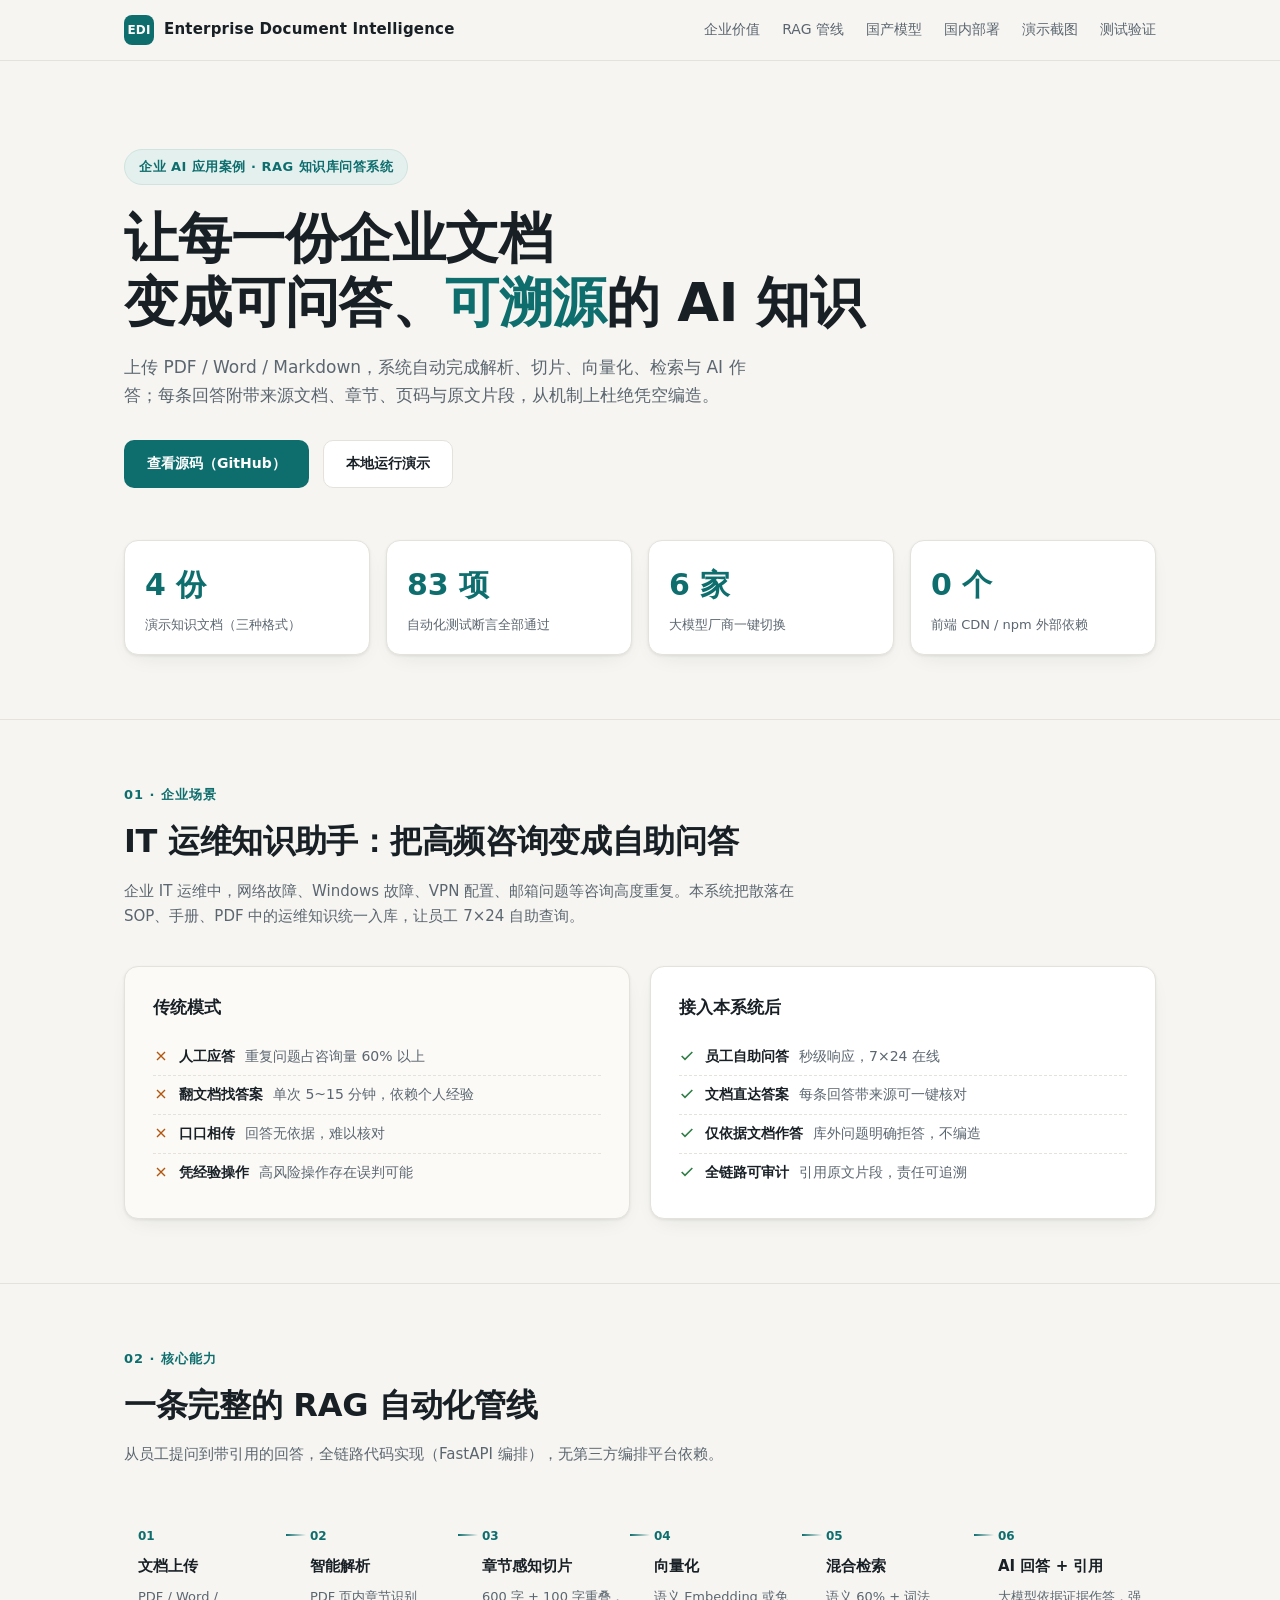
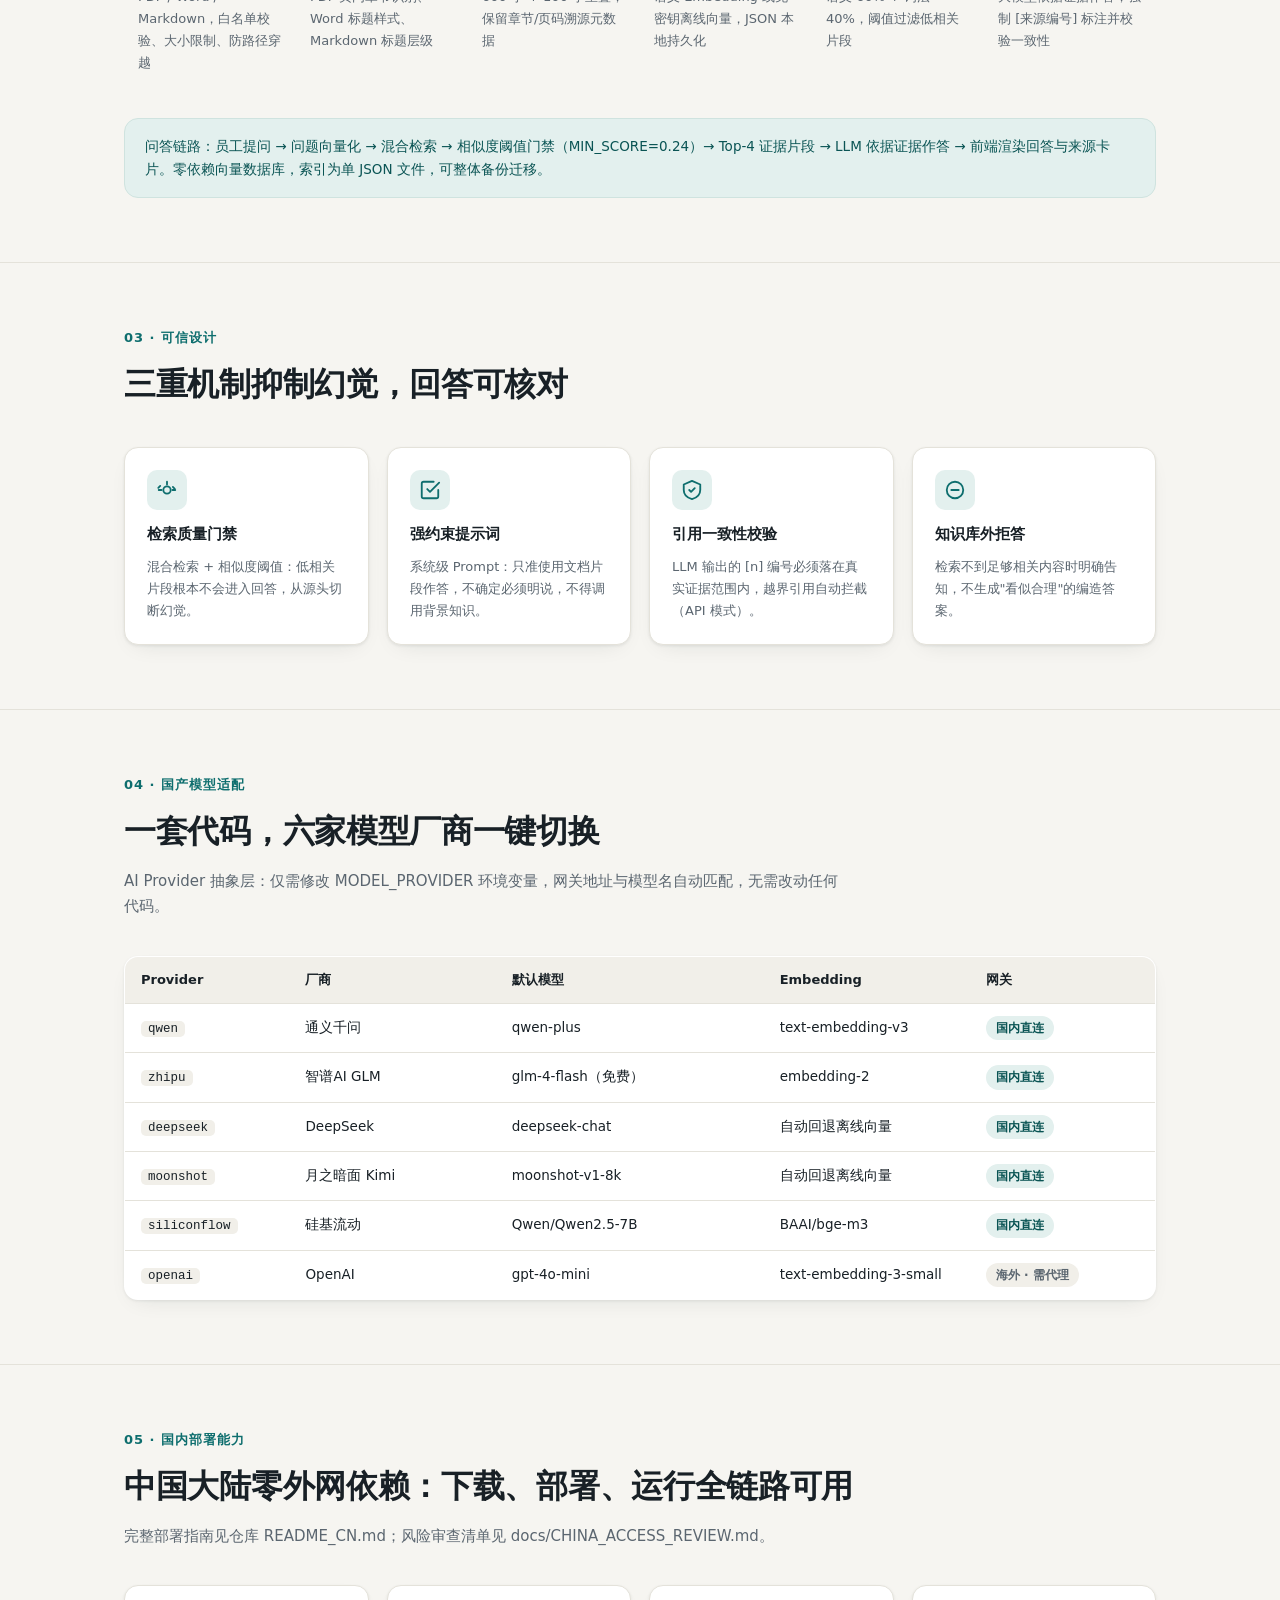
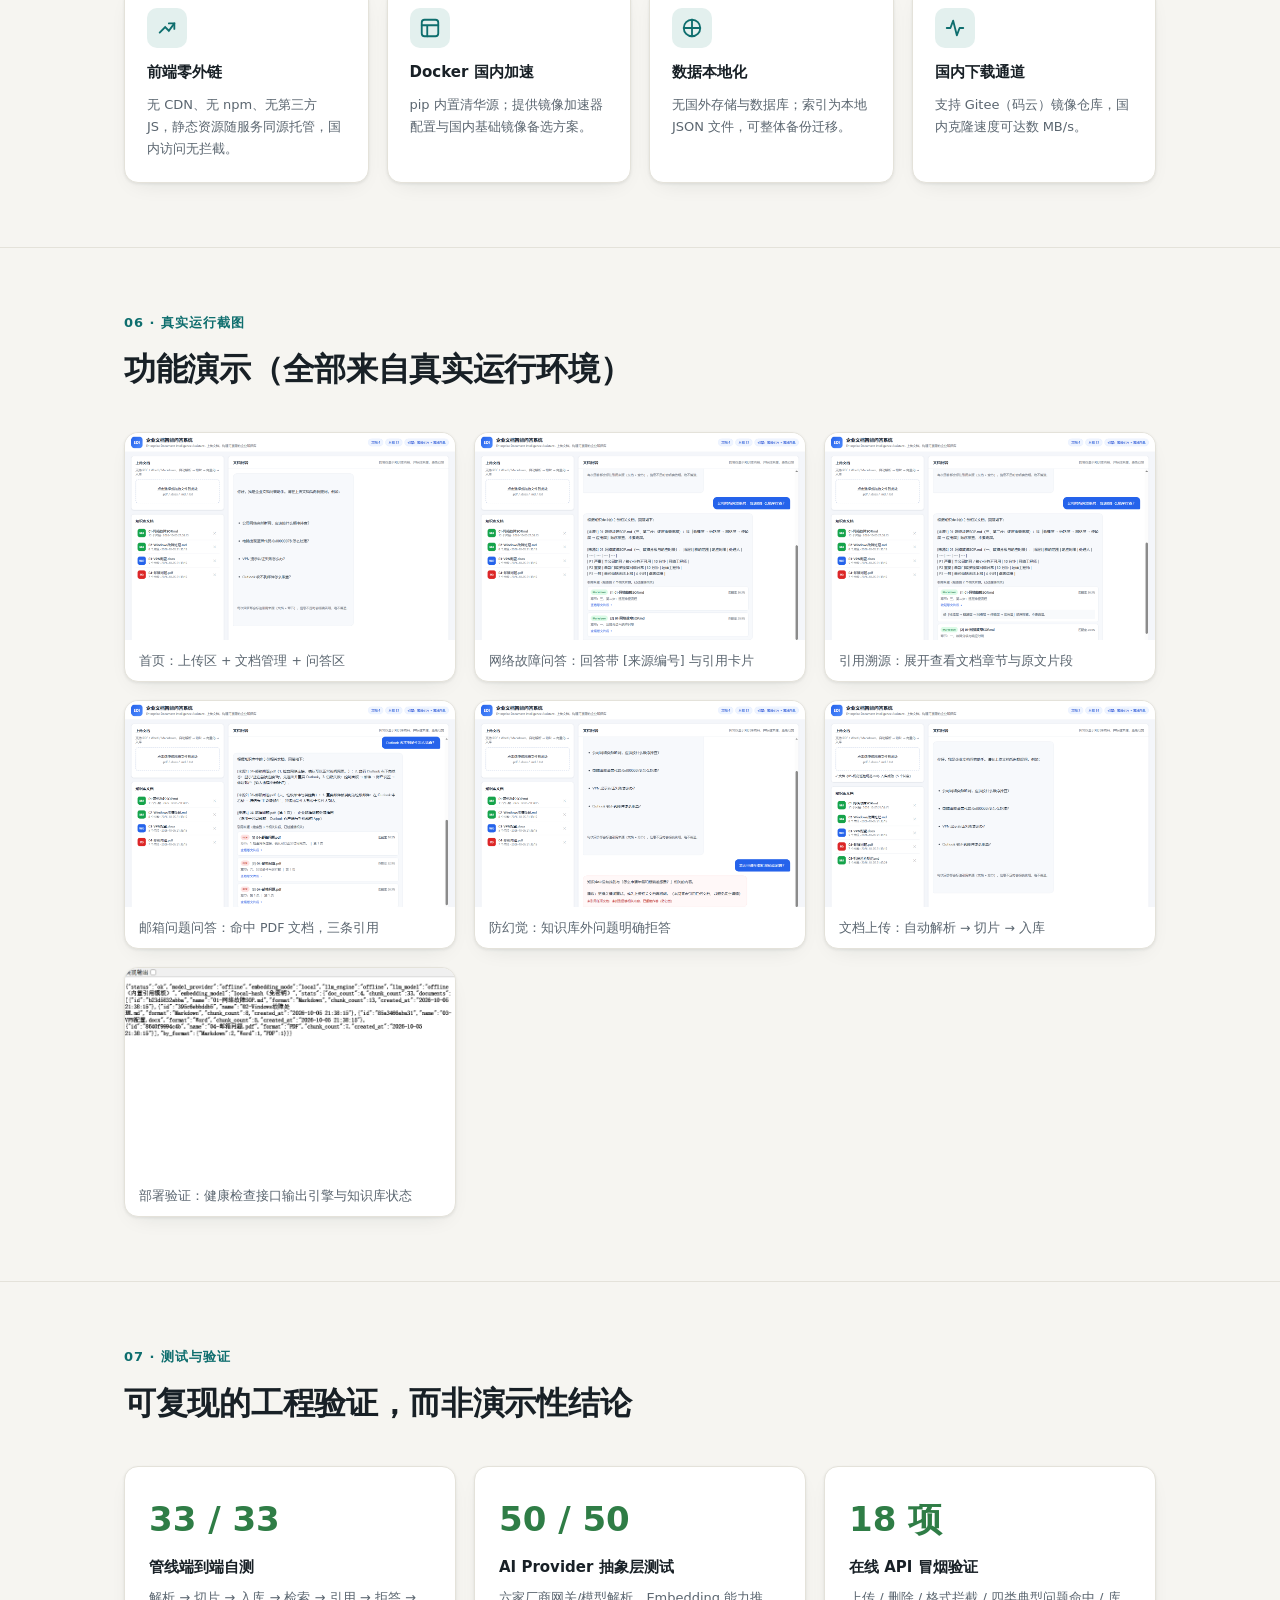
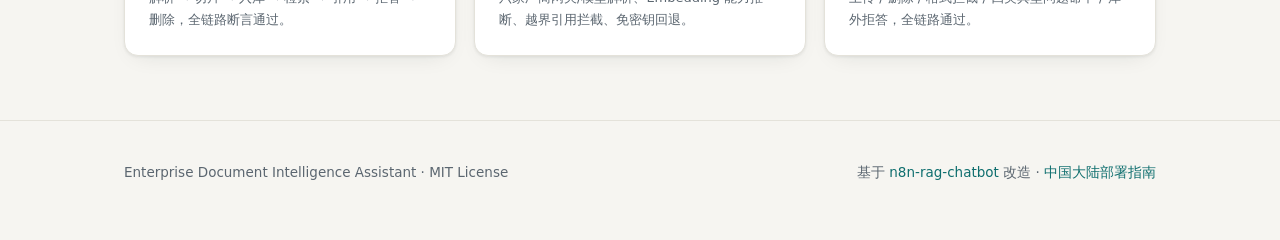
==== showcase.html @ ea4636e8 "feat: 中国大陆访问与部署优化（五步完成） - AI Provider 抽象层：MODEL_PROVIDER 一键切换 通义千问/智谱/DeepSeek/月之暗面/SiliconFlow/Open" ====
<!DOCTYPE html>
<html lang="zh-CN">
<head>
<meta charset="UTF-8" />
<meta name="viewport" content="width=device-width, initial-scale=1.0" />
<title>Enterprise Document Intelligence Assistant · 企业 AI 应用案例</title>
<link rel="icon" href="data:image/svg+xml,%3Csvg xmlns='http://www.w3.org/2000/svg' viewBox='0 0 32 32'%3E%3Crect width='32' height='32' rx='7' fill='%230E6E6E'/%3E%3Ctext x='16' y='22' font-size='14' font-family='sans-serif' font-weight='700' fill='white' text-anchor='middle'%3EEDI%3C/text%3E%3C/svg%3E" />
<link rel="stylesheet" href="https://miaoda.feishu.cn/fonts/css2?family=Noto+Sans+SC:wght@300;400;500;600;700;800&display=swap" />
<style>
  :root {
    --bg: #F6F5F1;
    --surface: #FFFFFF;
    --ink: #182026;
    --muted: #5B6670;
    --line: #E4E2DA;
    --accent: #0E6E6E;
    --accent-deep: #0A5454;
    --accent-soft: #E3F0EE;
    --ok: #2F7D46;
    --warn: #B45309;
    --radius: 14px;
    --shadow: 0 1px 3px rgba(24,32,38,.08), 0 8px 24px -12px rgba(24,32,38,.14);
  }
  * { margin: 0; padding: 0; box-sizing: border-box; }
  html { scroll-behavior: smooth; }
  body {
    font-family: "Noto Sans SC", "PingFang SC", "Microsoft YaHei", system-ui, sans-serif;
    background: var(--bg);
    color: var(--ink);
    line-height: 1.7;
    font-size: 15px;
    -webkit-font-smoothing: antialiased;
  }
  a { color: var(--accent); text-decoration: none; }
  a:hover { text-decoration: underline; }
  .wrap { max-width: 1080px; margin: 0 auto; padding: 0 24px; }

  /* ---------- 顶栏 ---------- */
  header.nav {
    position: sticky; top: 0; z-index: 20;
    background: rgba(246,245,241,.92); backdrop-filter: blur(8px);
    border-bottom: 1px solid var(--line);
  }
  .nav-inner { display: flex; align-items: center; justify-content: space-between; height: 60px; }
  .brand { display: flex; align-items: center; gap: 10px; font-weight: 700; letter-spacing: .2px; }
  .brand .mark {
    width: 30px; height: 30px; border-radius: 8px; background: var(--accent);
    color: #fff; display: inline-flex; align-items: center; justify-content: center;
    font-size: 12px; font-weight: 800;
  }
  nav.links { display: flex; gap: 22px; font-size: 14px; }
  nav.links a { color: var(--muted); }
  nav.links a:hover { color: var(--accent); text-decoration: none; }

  /* ---------- Hero ---------- */
  section.hero { padding: 88px 0 64px; }
  .hero .kicker {
    display: inline-flex; align-items: center; gap: 8px;
    font-size: 13px; font-weight: 600; color: var(--accent);
    background: var(--accent-soft); border: 1px solid #CFE3DF;
    padding: 6px 14px; border-radius: 999px; letter-spacing: .5px;
  }
  .hero h1 { font-size: clamp(34px, 5vw, 54px); line-height: 1.18; font-weight: 800; margin: 22px 0 18px; letter-spacing: -.5px; }
  .hero h1 em { font-style: normal; color: var(--accent); }
  .hero .sub { font-size: 17px; color: var(--muted); max-width: 640px; }
  .hero .cta-row { display: flex; gap: 14px; margin-top: 30px; flex-wrap: wrap; }
  .btn {
    display: inline-flex; align-items: center; gap: 8px;
    padding: 11px 22px; border-radius: 10px; font-weight: 600; font-size: 14px;
    border: 1px solid transparent; cursor: pointer; transition: all .18s ease;
  }
  .btn-primary { background: var(--accent); color: #fff; }
  .btn-primary:hover { background: var(--accent-deep); text-decoration: none; }
  .btn-ghost { background: var(--surface); border-color: var(--line); color: var(--ink); }
  .btn-ghost:hover { border-color: var(--accent); color: var(--accent); text-decoration: none; }
  .hero .stats { display: grid; grid-template-columns: repeat(4, 1fr); gap: 16px; margin-top: 52px; }
  .stat {
    background: var(--surface); border: 1px solid var(--line); border-radius: var(--radius);
    padding: 18px 20px; box-shadow: var(--shadow);
  }
  .stat .num { font-size: 30px; font-weight: 800; color: var(--accent); font-variant-numeric: tabular-nums; }
  .stat .lbl { font-size: 13px; color: var(--muted); margin-top: 4px; }

  /* ---------- 通用章节 ---------- */
  section.block { padding: 64px 0; border-top: 1px solid var(--line); }
  .sec-head { margin-bottom: 36px; }
  .sec-head .no { font-size: 13px; font-weight: 700; color: var(--accent); letter-spacing: 1px; }
  .sec-head h2 { font-size: clamp(24px, 3vw, 32px); font-weight: 800; margin-top: 8px; letter-spacing: -.3px; }
  .sec-head p { color: var(--muted); margin-top: 10px; max-width: 720px; }

  /* ---------- 价值对比 ---------- */
  .compare { display: grid; grid-template-columns: 1fr 1fr; gap: 20px; }
  .card {
    background: var(--surface); border: 1px solid var(--line); border-radius: var(--radius);
    padding: 26px 28px; box-shadow: var(--shadow);
  }
  .card h3 { font-size: 17px; font-weight: 700; margin-bottom: 16px; display: flex; align-items: center; gap: 10px; }
  .card ul { list-style: none; }
  .card li { display: flex; gap: 10px; padding: 7px 0; font-size: 14px; color: var(--muted); border-bottom: 1px dashed var(--line); }
  .card li:last-child { border-bottom: none; }
  .card li strong { color: var(--ink); font-weight: 600; }
  .card.old { background: #FBFAF7; }
  .card.old li::before { content: ""; flex: none; width: 16px; height: 16px; margin-top: 3px;
    background: url('data:image/svg+xml,%3Csvg xmlns="http://www.w3.org/2000/svg" viewBox="0 0 24 24" fill="none" stroke="%23B45309" stroke-width="2"%3E%3Cpath d="M18 6 6 18M6 6l12 12"/%3E%3C/svg%3E') center/contain no-repeat; }
  .card.new li::before { content: ""; flex: none; width: 16px; height: 16px; margin-top: 3px;
    background: url('data:image/svg+xml,%3Csvg xmlns="http://www.w3.org/2000/svg" viewBox="0 0 24 24" fill="none" stroke="%232F7D46" stroke-width="2.4"%3E%3Cpath d="M20 6 9 17l-5-5"/%3E%3C/svg%3E') center/contain no-repeat; }

  /* ---------- RAG 管线流程 ---------- */
  .flow { display: grid; grid-template-columns: repeat(6, 1fr); gap: 0; margin-top: 8px; }
  .flow .step { position: relative; padding: 22px 14px 18px; }
  .flow .step .idx { font-size: 12px; font-weight: 800; color: var(--accent); }
  .flow .step h4 { font-size: 15px; font-weight: 700; margin: 8px 0 6px; }
  .flow .step p { font-size: 13px; color: var(--muted); }
  .flow .step::after {
    content: ""; position: absolute; right: -10px; top: 30px; width: 20px; height: 2px;
    background: linear-gradient(90deg, var(--accent), transparent);
  }
  .flow .step:last-child::after { display: none; }
  .pipeline-note {
    margin-top: 26px; background: var(--accent-soft); border: 1px solid #CFE3DF;
    border-radius: var(--radius); padding: 16px 20px; font-size: 13.5px; color: var(--accent-deep);
  }

  /* ---------- 防幻觉 ---------- */
  .grid4 { display: grid; grid-template-columns: repeat(4, 1fr); gap: 18px; }
  .mini { background: var(--surface); border: 1px solid var(--line); border-radius: var(--radius); padding: 22px; box-shadow: var(--shadow); }
  .mini h4 { font-size: 15px; font-weight: 700; margin: 12px 0 8px; }
  .mini p { font-size: 13px; color: var(--muted); }
  .mini .ic { width: 40px; height: 40px; border-radius: 10px; display: inline-flex; align-items: center; justify-content: center; background: var(--accent-soft); }

  /* ---------- 表格 ---------- */
  table { width: 100%; border-collapse: collapse; table-layout: fixed; background: var(--surface); border: 1px solid var(--line); border-radius: var(--radius); overflow: hidden; box-shadow: var(--shadow); }
  thead th { background: #F1EFE9; text-align: left; font-size: 13px; font-weight: 700; padding: 12px 16px; border-bottom: 1px solid var(--line); }
  tbody td { padding: 12px 16px; font-size: 13.5px; border-bottom: 1px solid var(--line); vertical-align: top; }
  tbody tr:last-child td { border-bottom: none; }
  td .mono { font-family: Consolas, "Courier New", monospace; font-size: 12.5px; background: #F1EFE9; border-radius: 5px; padding: 1px 7px; }
  .pill { display: inline-block; font-size: 12px; font-weight: 600; padding: 2px 10px; border-radius: 999px; background: var(--accent-soft); color: var(--accent-deep); }
  .pill.off { background: #F1EFE9; color: var(--muted); }

  /* ---------- 截图画廊 ---------- */
  .gallery { display: grid; grid-template-columns: repeat(3, 1fr); gap: 18px; }
  .shot { border: 1px solid var(--line); border-radius: var(--radius); overflow: hidden; background: var(--surface); box-shadow: var(--shadow); }
  .shot img { width: 100%; display: block; aspect-ratio: 16/10; object-fit: cover; object-position: top; }
  .shot .cap { padding: 10px 14px; font-size: 12.5px; color: var(--muted); }

  /* ---------- 测试指标 ---------- */
  .tests { display: grid; grid-template-columns: repeat(3, 1fr); gap: 18px; }
  .tcard { background: var(--surface); border: 1px solid var(--line); border-radius: var(--radius); padding: 24px; box-shadow: var(--shadow); }
  .tcard .rate { font-size: 34px; font-weight: 800; color: var(--ok); font-variant-numeric: tabular-nums; }
  .tcard .name { font-weight: 700; margin-top: 6px; }
  .tcard .desc { font-size: 13px; color: var(--muted); margin-top: 6px; }

  /* ---------- Footer ---------- */
  footer { border-top: 1px solid var(--line); padding: 40px 0 56px; color: var(--muted); font-size: 13.5px; }
  footer .wrap { display: flex; justify-content: space-between; gap: 20px; flex-wrap: wrap; }
  footer a { color: var(--accent); }

  /* ---------- Toast ---------- */
  #toast {
    position: fixed; left: 50%; bottom: 32px; transform: translateX(-50%) translateY(20px);
    background: var(--ink); color: #fff; padding: 12px 22px; border-radius: 10px;
    font-size: 13.5px; opacity: 0; pointer-events: none; transition: all .25s ease; z-index: 99;
    max-width: 86vw;
  }
  #toast.show { opacity: 1; transform: translateX(-50%) translateY(0); }

  /* ---------- 响应式 ---------- */
  @media (max-width: 900px) {
    body { font-size: 16px; }
    .hero .stats { grid-template-columns: repeat(2, 1fr); }
    .flow { grid-template-columns: repeat(2, 1fr); }
    .flow .step::after { display: none; }
    .flow .step p { font-size: 14px; }
    .mini p { font-size: 14px; }
    .card li { font-size: 15px; }
    .grid4 { grid-template-columns: repeat(2, 1fr); }
    .gallery { grid-template-columns: repeat(2, 1fr); }
    .tests { grid-template-columns: 1fr; }
    .compare { grid-template-columns: 1fr; }
    nav.links { display: none; }
  }
  @media (max-width: 560px) {
    .grid4 { grid-template-columns: 1fr; }
    .gallery { grid-template-columns: 1fr; }
    .hero { padding: 60px 0 44px; }
  }
  @media (prefers-reduced-motion: reduce) {
    html { scroll-behavior: auto; }
  }
</style>
</head>
<body>

<!-- ===== 顶栏 ===== -->
<header class="nav">
  <div class="wrap nav-inner">
    <div class="brand"><span class="mark">EDI</span> Enterprise Document Intelligence</div>
    <nav class="links">
      <a href="#value">企业价值</a>
      <a href="#pipeline">RAG 管线</a>
      <a href="#models">国产模型</a>
      <a href="#deploy">国内部署</a>
      <a href="#gallery">演示截图</a>
      <a href="#tests">测试验证</a>
    </nav>
  </div>
</header>

<!-- ===== Hero ===== -->
<section class="hero">
  <div class="wrap">
    <span class="kicker">企业 AI 应用案例 · RAG 知识库问答系统</span>
    <h1>让每一份企业文档<br />变成可问答、<em>可溯源</em>的 AI 知识</h1>
    <p class="sub">上传 PDF / Word / Markdown，系统自动完成解析、切片、向量化、检索与 AI 作答；每条回答附带来源文档、章节、页码与原文片段，从机制上杜绝凭空编造。</p>
    <div class="cta-row">
      <a class="btn btn-primary" href="https://github.com/xingjianlu573-dot/qiyewengdiangznkwengda" target="_blank" rel="noopener">
        查看源码（GitHub）
      </a>
      <button class="btn btn-ghost" id="btn-demo">本地运行演示</button>
    </div>
    <div class="stats">
      <div class="stat"><div class="num">4 份</div><div class="lbl">演示知识文档（三种格式）</div></div>
      <div class="stat"><div class="num">83 项</div><div class="lbl">自动化测试断言全部通过</div></div>
      <div class="stat"><div class="num">6 家</div><div class="lbl">大模型厂商一键切换</div></div>
      <div class="stat"><div class="num">0 个</div><div class="lbl">前端 CDN / npm 外部依赖</div></div>
    </div>
  </div>
</section>

<!-- ===== 企业价值 ===== -->
<section class="block" id="value">
  <div class="wrap">
    <div class="sec-head">
      <div class="no">01 · 企业场景</div>
      <h2>IT 运维知识助手：把高频咨询变成自助问答</h2>
      <p>企业 IT 运维中，网络故障、Windows 故障、VPN 配置、邮箱问题等咨询高度重复。本系统把散落在 SOP、手册、PDF 中的运维知识统一入库，让员工 7×24 自助查询。</p>
    </div>
    <div class="compare">
      <div class="card old">
        <h3>传统模式</h3>
        <ul>
          <li><strong>人工应答</strong> 重复问题占咨询量 60% 以上</li>
          <li><strong>翻文档找答案</strong> 单次 5~15 分钟，依赖个人经验</li>
          <li><strong>口口相传</strong> 回答无依据，难以核对</li>
          <li><strong>凭经验操作</strong> 高风险操作存在误判可能</li>
        </ul>
      </div>
      <div class="card new">
        <h3>接入本系统后</h3>
        <ul>
          <li><strong>员工自助问答</strong> 秒级响应，7×24 在线</li>
          <li><strong>文档直达答案</strong> 每条回答带来源可一键核对</li>
          <li><strong>仅依据文档作答</strong> 库外问题明确拒答，不编造</li>
          <li><strong>全链路可审计</strong> 引用原文片段，责任可追溯</li>
        </ul>
      </div>
    </div>
  </div>
</section>

<!-- ===== RAG 管线 ===== -->
<section class="block" id="pipeline">
  <div class="wrap">
    <div class="sec-head">
      <div class="no">02 · 核心能力</div>
      <h2>一条完整的 RAG 自动化管线</h2>
      <p>从员工提问到带引用的回答，全链路代码实现（FastAPI 编排），无第三方编排平台依赖。</p>
    </div>
    <div class="flow">
      <div class="step"><div class="idx">01</div><h4>文档上传</h4><p>PDF / Word / Markdown，白名单校验、大小限制、防路径穿越</p></div>
      <div class="step"><div class="idx">02</div><h4>智能解析</h4><p>PDF 页内章节识别、Word 标题样式、Markdown 标题层级</p></div>
      <div class="step"><div class="idx">03</div><h4>章节感知切片</h4><p>600 字 + 100 字重叠，保留章节/页码溯源元数据</p></div>
      <div class="step"><div class="idx">04</div><h4>向量化</h4><p>语义 Embedding 或免密钥离线向量，JSON 本地持久化</p></div>
      <div class="step"><div class="idx">05</div><h4>混合检索</h4><p>语义 60% + 词法 40%，阈值过滤低相关片段</p></div>
      <div class="step"><div class="idx">06</div><h4>AI 回答 + 引用</h4><p>大模型依据证据作答，强制 [来源编号] 标注并校验一致性</p></div>
    </div>
    <div class="pipeline-note">问答链路：员工提问 → 问题向量化 → 混合检索 → 相似度阈值门禁（MIN_SCORE=0.24）→ Top-4 证据片段 → LLM 依据证据作答 → 前端渲染回答与来源卡片。零依赖向量数据库，索引为单 JSON 文件，可整体备份迁移。</div>
  </div>
</section>

<!-- ===== 防幻觉 ===== -->
<section class="block">
  <div class="wrap">
    <div class="sec-head">
      <div class="no">03 · 可信设计</div>
      <h2>三重机制抑制幻觉，回答可核对</h2>
    </div>
    <div class="grid4">
      <div class="mini">
        <span class="ic"><svg width="22" height="22" viewBox="0 0 24 24" fill="none" stroke="#0E6E6E" stroke-width="2" stroke-linecap="round"><path d="M12 3v3m6.4 2.6 2.1 2.1M21 12h-3M4.6 7.6 2.5 9.7M3 12h3"/><circle cx="12" cy="12" r="4"/></svg></span>
        <h4>检索质量门禁</h4>
        <p>混合检索 + 相似度阈值：低相关片段根本不会进入回答，从源头切断幻觉。</p>
      </div>
      <div class="mini">
        <span class="ic"><svg width="22" height="22" viewBox="0 0 24 24" fill="none" stroke="#0E6E6E" stroke-width="2" stroke-linecap="round" stroke-linejoin="round"><path d="M9 11l3 3L22 4"/><path d="M21 12v7a2 2 0 0 1-2 2H5a2 2 0 0 1-2-2V5a2 2 0 0 1 2-2h11"/></svg></span>
        <h4>强约束提示词</h4>
        <p>系统级 Prompt：只准使用文档片段作答，不确定必须明说，不得调用背景知识。</p>
      </div>
      <div class="mini">
        <span class="ic"><svg width="22" height="22" viewBox="0 0 24 24" fill="none" stroke="#0E6E6E" stroke-width="2" stroke-linecap="round" stroke-linejoin="round"><path d="M12 2 3 6v6c0 5 3.8 8.5 9 10 5.2-1.5 9-5 9-10V6z"/><path d="M9 12l2 2 4-4"/></svg></span>
        <h4>引用一致性校验</h4>
        <p>LLM 输出的 [n] 编号必须落在真实证据范围内，越界引用自动拦截（API 模式）。</p>
      </div>
      <div class="mini">
        <span class="ic"><svg width="22" height="22" viewBox="0 0 24 24" fill="none" stroke="#0E6E6E" stroke-width="2" stroke-linecap="round" stroke-linejoin="round"><circle cx="12" cy="12" r="9"/><path d="M8 12h8"/></svg></span>
        <h4>知识库外拒答</h4>
        <p>检索不到足够相关内容时明确告知，不生成"看似合理"的编造答案。</p>
      </div>
    </div>
  </div>
</section>

<!-- ===== 国产模型 ===== -->
<section class="block" id="models">
  <div class="wrap">
    <div class="sec-head">
      <div class="no">04 · 国产模型适配</div>
      <h2>一套代码，六家模型厂商一键切换</h2>
      <p>AI Provider 抽象层：仅需修改 <span class="mono">MODEL_PROVIDER</span> 环境变量，网关地址与模型名自动匹配，无需改动任何代码。</p>
    </div>
    <table>
      <colgroup><col style="width:16%"><col style="width:20%"><col style="width:26%"><col style="width:20%"><col style="width:18%"></colgroup>
      <thead><tr><th>Provider</th><th>厂商</th><th>默认模型</th><th>Embedding</th><th>网关</th></tr></thead>
      <tbody>
        <tr><td><span class="mono">qwen</span></td><td>通义千问</td><td>qwen-plus</td><td>text-embedding-v3</td><td><span class="pill">国内直连</span></td></tr>
        <tr><td><span class="mono">zhipu</span></td><td>智谱AI GLM</td><td>glm-4-flash（免费）</td><td>embedding-2</td><td><span class="pill">国内直连</span></td></tr>
        <tr><td><span class="mono">deepseek</span></td><td>DeepSeek</td><td>deepseek-chat</td><td>自动回退离线向量</td><td><span class="pill">国内直连</span></td></tr>
        <tr><td><span class="mono">moonshot</span></td><td>月之暗面 Kimi</td><td>moonshot-v1-8k</td><td>自动回退离线向量</td><td><span class="pill">国内直连</span></td></tr>
        <tr><td><span class="mono">siliconflow</span></td><td>硅基流动</td><td>Qwen/Qwen2.5-7B</td><td>BAAI/bge-m3</td><td><span class="pill">国内直连</span></td></tr>
        <tr><td><span class="mono">openai</span></td><td>OpenAI</td><td>gpt-4o-mini</td><td>text-embedding-3-small</td><td><span class="pill off">海外 · 需代理</span></td></tr>
      </tbody>
    </table>
  </div>
</section>

<!-- ===== 国内部署 ===== -->
<section class="block" id="deploy">
  <div class="wrap">
    <div class="sec-head">
      <div class="no">05 · 国内部署能力</div>
      <h2>中国大陆零外网依赖：下载、部署、运行全链路可用</h2>
      <p>完整部署指南见仓库 <span class="mono">README_CN.md</span>；风险审查清单见 <span class="mono">docs/CHINA_ACCESS_REVIEW.md</span>。</p>
    </div>
    <div class="grid4">
      <div class="mini">
        <span class="ic"><svg width="22" height="22" viewBox="0 0 24 24" fill="none" stroke="#0E6E6E" stroke-width="2" stroke-linecap="round"><path d="M4 17l6-6 4 4 6-8"/><path d="M14 7h6v6"/></svg></span>
        <h4>前端零外链</h4>
        <p>无 CDN、无 npm、无第三方 JS，静态资源随服务同源托管，国内访问无拦截。</p>
      </div>
      <div class="mini">
        <span class="ic"><svg width="22" height="22" viewBox="0 0 24 24" fill="none" stroke="#0E6E6E" stroke-width="2" stroke-linecap="round" stroke-linejoin="round"><rect x="3" y="3" width="18" height="18" rx="3"/><path d="M3 9h18M9 21V9"/></svg></span>
        <h4>Docker 国内加速</h4>
        <p>pip 内置清华源；提供镜像加速器配置与国内基础镜像备选方案。</p>
      </div>
      <div class="mini">
        <span class="ic"><svg width="22" height="22" viewBox="0 0 24 24" fill="none" stroke="#0E6E6E" stroke-width="2" stroke-linecap="round" stroke-linejoin="round"><path d="M12 3v18M3 12h18"/><circle cx="12" cy="12" r="9"/></svg></span>
        <h4>数据本地化</h4>
        <p>无国外存储与数据库；索引为本地 JSON 文件，可整体备份迁移。</p>
      </div>
      <div class="mini">
        <span class="ic"><svg width="22" height="22" viewBox="0 0 24 24" fill="none" stroke="#0E6E6E" stroke-width="2" stroke-linecap="round" stroke-linejoin="round"><path d="M3 12h4l3-8 4 16 3-8h4"/></svg></span>
        <h4>国内下载通道</h4>
        <p>支持 Gitee（码云）镜像仓库，国内克隆速度可达数 MB/s。</p>
      </div>
    </div>
  </div>
</section>

<!-- ===== 演示截图 ===== -->
<section class="block" id="gallery">
  <div class="wrap">
    <div class="sec-head">
      <div class="no">06 · 真实运行截图</div>
      <h2>功能演示（全部来自真实运行环境）</h2>
    </div>
    <div class="gallery">
      <figure class="shot"><img src="docs/screenshots/01-home.png" alt="系统首页与知识库概览" loading="lazy" /><figcaption class="cap">首页：上传区 + 文档管理 + 问答区</figcaption></figure>
      <figure class="shot"><img src="docs/screenshots/02-chat-answer-network.png" alt="网络故障问答带引用卡片" loading="lazy" /><figcaption class="cap">网络故障问答：回答带 [来源编号] 与引用卡片</figcaption></figure>
      <figure class="shot"><img src="docs/screenshots/03-citation-source.png" alt="引用原文片段展开" loading="lazy" /><figcaption class="cap">引用溯源：展开查看文档章节与原文片段</figcaption></figure>
      <figure class="shot"><img src="docs/screenshots/04-chat-answer-mail.png" alt="Outlook 邮箱问题问答" loading="lazy" /><figcaption class="cap">邮箱问题问答：命中 PDF 文档，三条引用</figcaption></figure>
      <figure class="shot"><img src="docs/screenshots/05-hallucination-rejection.png" alt="库外问题拒答演示" loading="lazy" /><figcaption class="cap">防幻觉：知识库外问题明确拒答</figcaption></figure>
      <figure class="shot"><img src="docs/screenshots/06-upload-document.png" alt="文档上传入库演示" loading="lazy" /><figcaption class="cap">文档上传：自动解析 → 切片 → 入库</figcaption></figure>
      <figure class="shot"><img src="docs/screenshots/07-deploy-health.png" alt="部署健康检查接口" loading="lazy" /><figcaption class="cap">部署验证：健康检查接口输出引擎与知识库状态</figcaption></figure>
    </div>
  </div>
</section>

<!-- ===== 测试验证 ===== -->
<section class="block" id="tests">
  <div class="wrap">
    <div class="sec-head">
      <div class="no">07 · 测试与验证</div>
      <h2>可复现的工程验证，而非演示性结论</h2>
    </div>
    <div class="tests">
      <div class="tcard"><div class="rate">33 / 33</div><div class="name">管线端到端自测</div><div class="desc">解析 → 切片 → 入库 → 检索 → 引用 → 拒答 → 删除，全链路断言通过。</div></div>
      <div class="tcard"><div class="rate">50 / 50</div><div class="name">AI Provider 抽象层测试</div><div class="desc">六家厂商网关/模型解析、Embedding 能力推断、越界引用拦截、免密钥回退。</div></div>
      <div class="tcard"><div class="rate">18 项</div><div class="name">在线 API 冒烟验证</div><div class="desc">上传 / 删除 / 格式拦截 / 四类典型问题命中 / 库外拒答，全链路通过。</div></div>
    </div>
  </div>
</section>

<!-- ===== Footer ===== -->
<footer>
  <div class="wrap">
    <div>Enterprise Document Intelligence Assistant · MIT License</div>
    <div>基于 <a href="https://github.com/syedshahidashiqali/n8n-rag-chatbot" target="_blank" rel="noopener">n8n-rag-chatbot</a> 改造 · <a href="README_CN.md">中国大陆部署指南</a></div>
  </div>
</footer>

<div id="toast" role="status"></div>

<script>
(function () {
  "use strict";
  var toast = document.getElementById("toast");
  var timer = null;
  function show(msg) {
    toast.textContent = msg;
    toast.classList.add("show");
    clearTimeout(timer);
    timer = setTimeout(function () { toast.classList.remove("show"); }, 4200);
  }
  document.getElementById("btn-demo").addEventListener("click", function () {
    show("本地运行演示：python scripts/ingest.py --dir data/knowledge_base && python scripts/run.py，然后访问 http://127.0.0.1:8000");
  });
})();
</script>
</body>
</html>
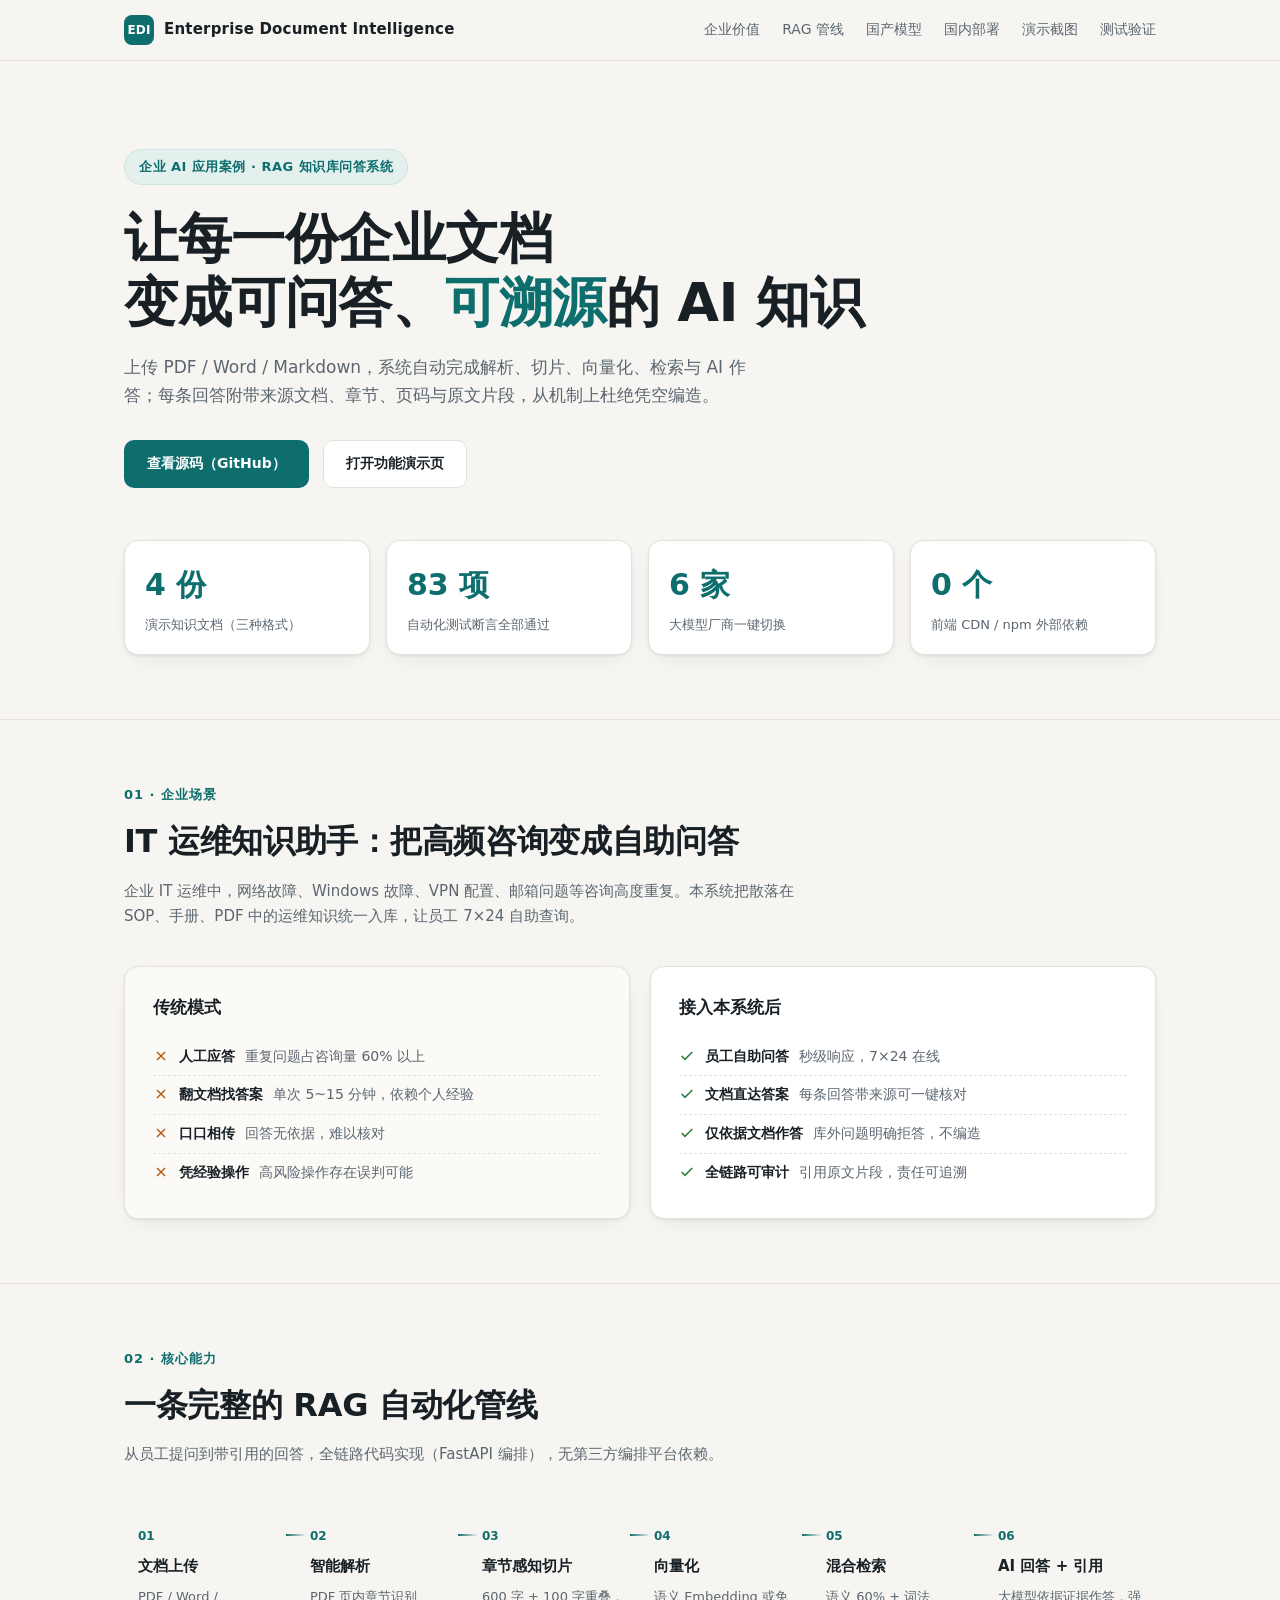
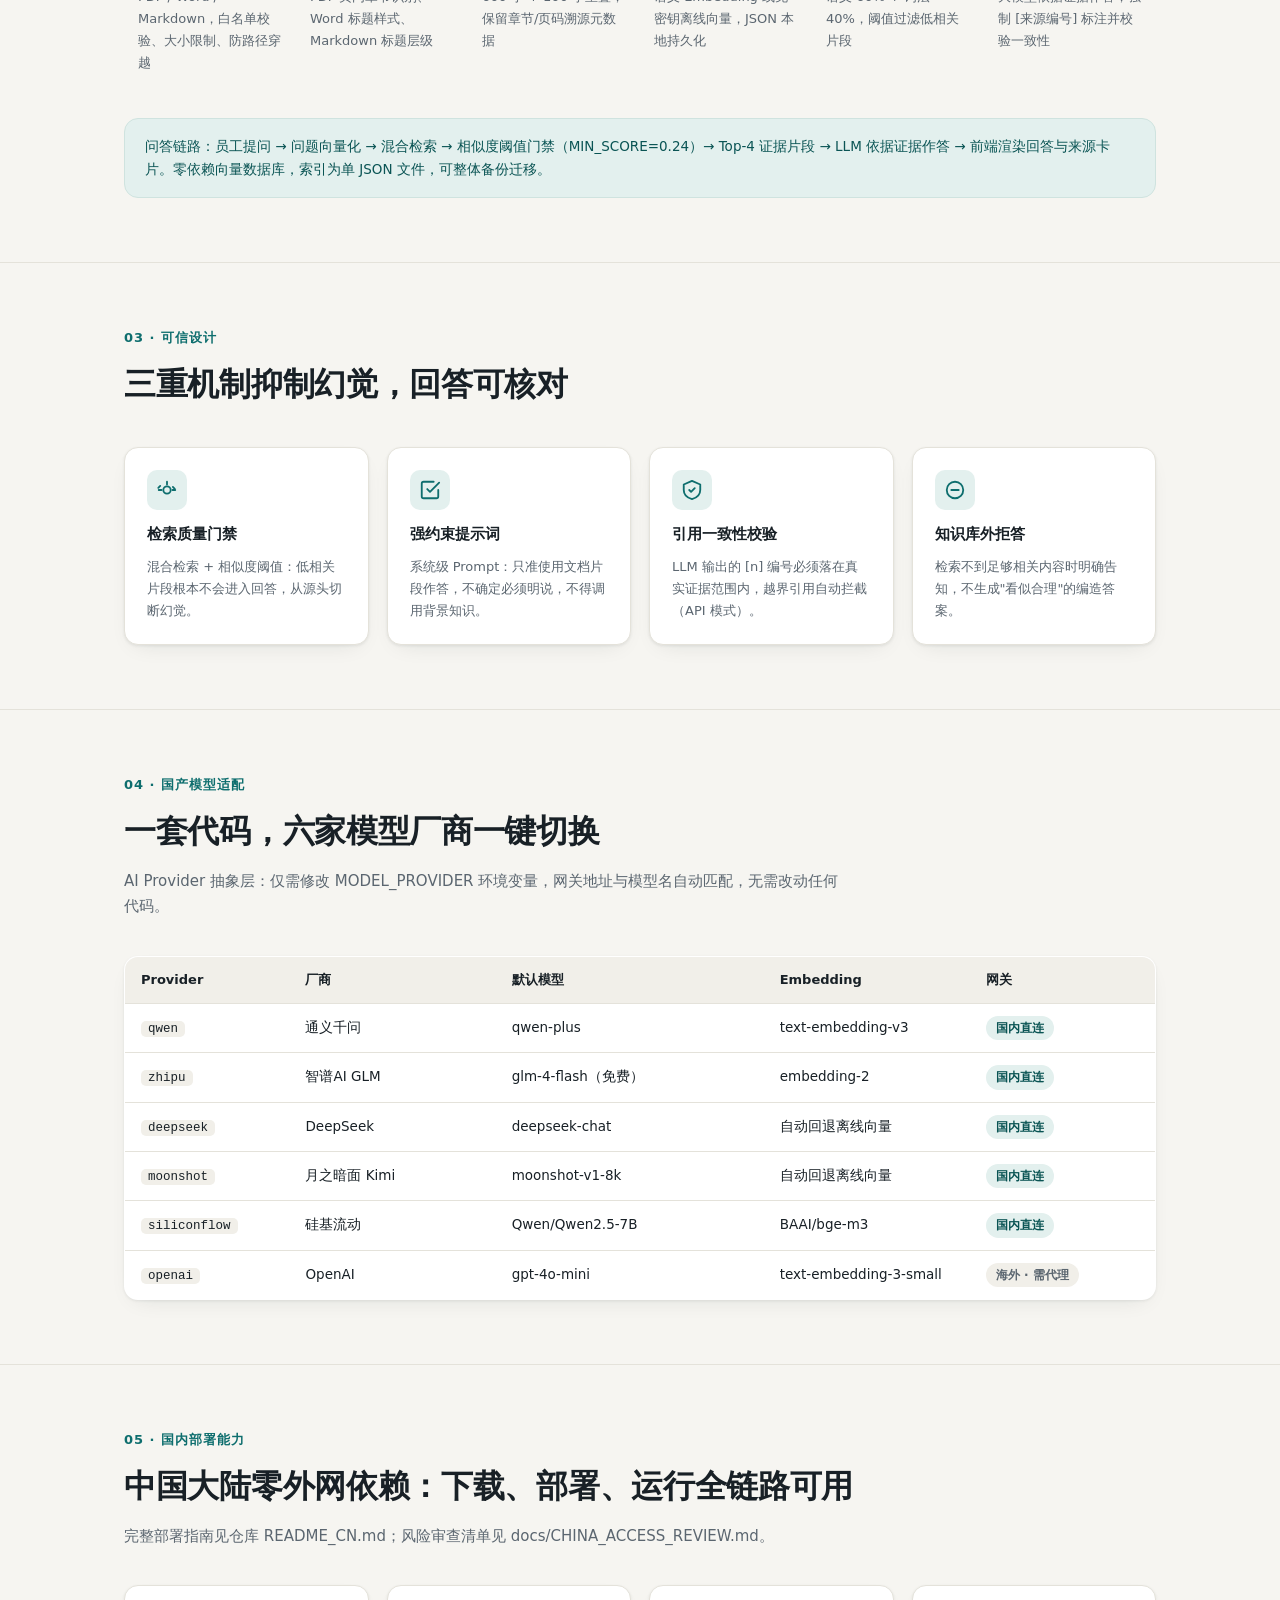
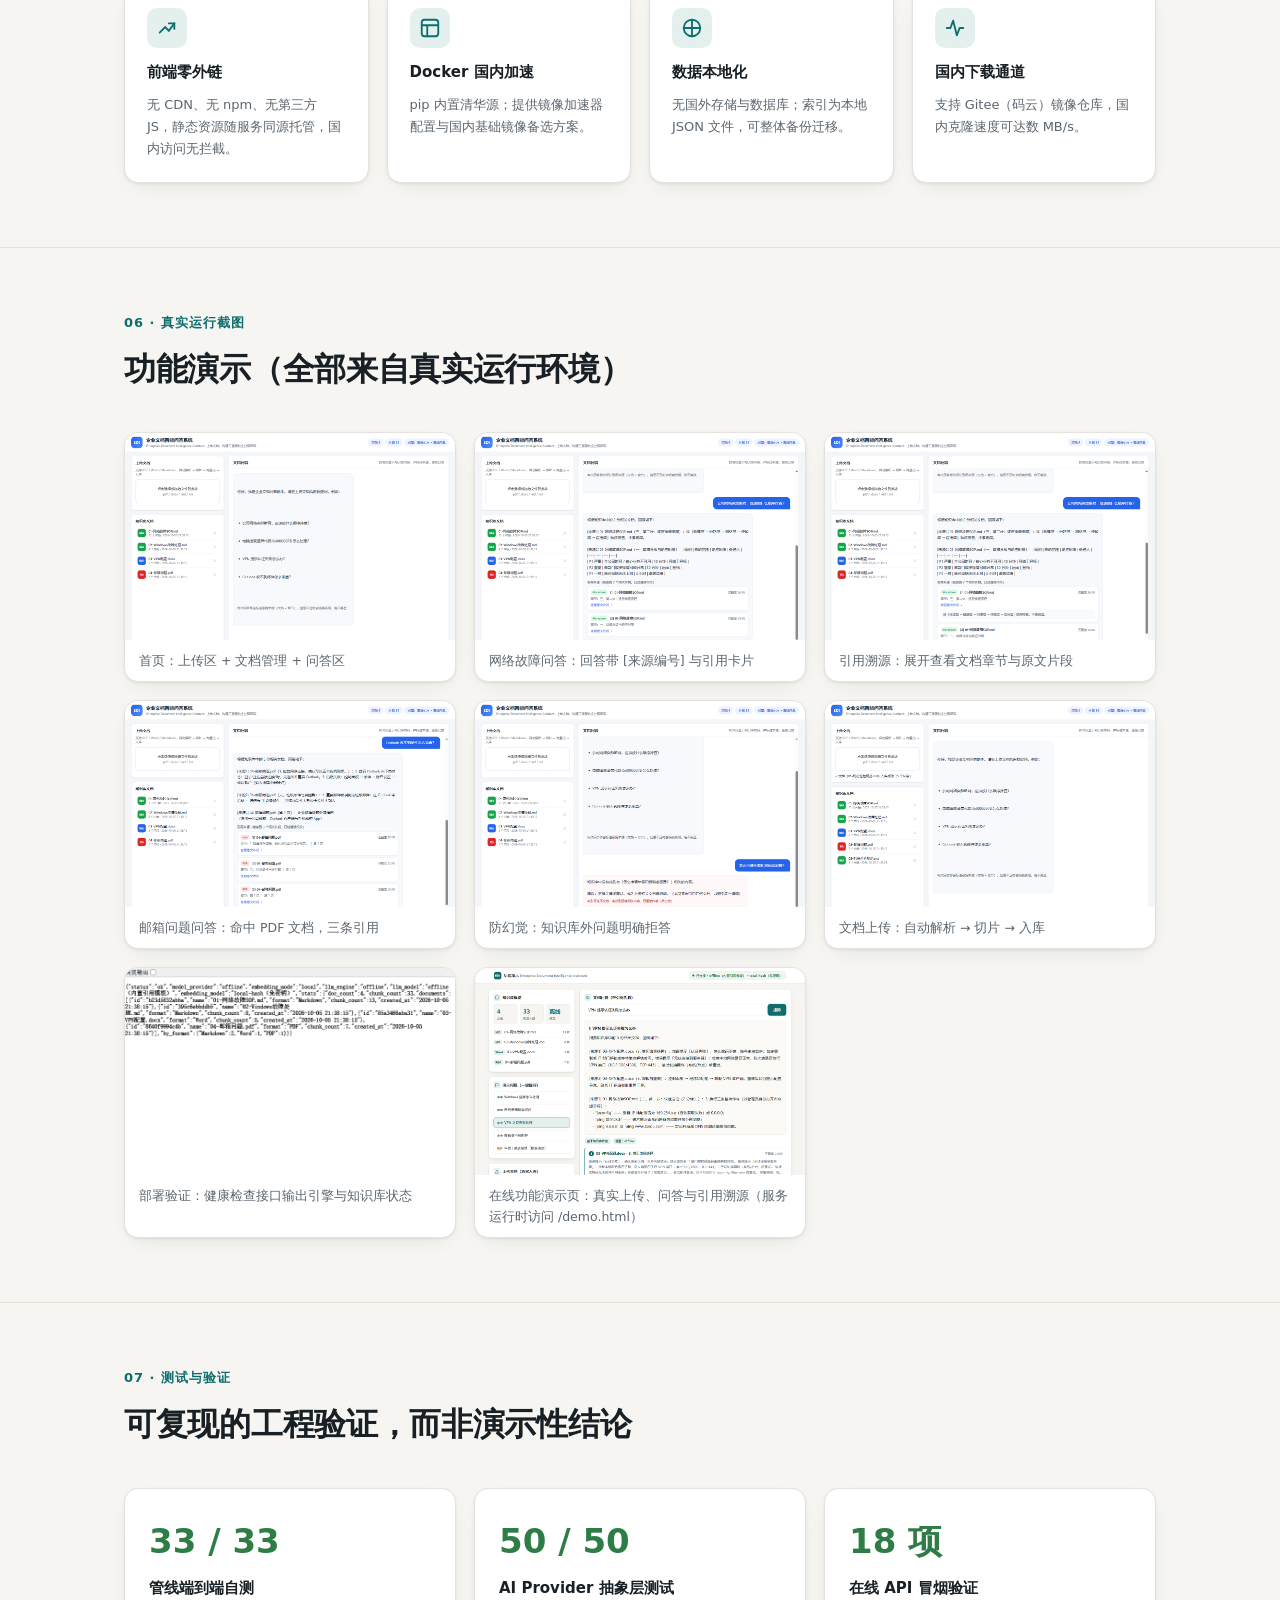
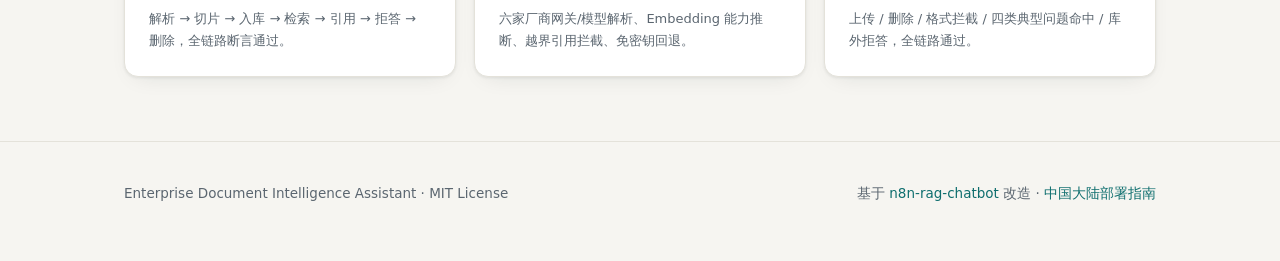
==== commit 3e7d1c2f: "feat: 新增在线功能演示页 demo.html + 展示页打通 - static/demo.html：真实操作演示页（知识库概览/一键演示问题/问答引用溯源/拒答演示/上传入库），API 基地址自" ====
--- a/showcase.html
+++ b/showcase.html
@@ -216,7 +216,7 @@
       <a class="btn btn-primary" href="https://github.com/xingjianlu573-dot/qiyewengdiangznkwengda" target="_blank" rel="noopener">
         查看源码（GitHub）
       </a>
-      <button class="btn btn-ghost" id="btn-demo">本地运行演示</button>
+      <button class="btn btn-ghost" id="btn-demo">打开功能演示页</button>
     </div>
     <div class="stats">
       <div class="stat"><div class="num">4 份</div><div class="lbl">演示知识文档（三种格式）</div></div>
@@ -381,6 +381,7 @@
       <figure class="shot"><img src="docs/screenshots/05-hallucination-rejection.png" alt="库外问题拒答演示" loading="lazy" /><figcaption class="cap">防幻觉：知识库外问题明确拒答</figcaption></figure>
       <figure class="shot"><img src="docs/screenshots/06-upload-document.png" alt="文档上传入库演示" loading="lazy" /><figcaption class="cap">文档上传：自动解析 → 切片 → 入库</figcaption></figure>
       <figure class="shot"><img src="docs/screenshots/07-deploy-health.png" alt="部署健康检查接口" loading="lazy" /><figcaption class="cap">部署验证：健康检查接口输出引擎与知识库状态</figcaption></figure>
+      <figure class="shot"><img src="docs/screenshots/08-demo-page.png" alt="在线功能演示页" loading="lazy" /><figcaption class="cap">在线功能演示页：真实上传、问答与引用溯源（服务运行时访问 /demo.html）</figcaption></figure>
     </div>
   </div>
 </section>
@@ -422,7 +423,12 @@
     timer = setTimeout(function () { toast.classList.remove("show"); }, 4200);
   }
   document.getElementById("btn-demo").addEventListener("click", function () {
-    show("本地运行演示：python scripts/ingest.py --dir data/knowledge_base && python scripts/run.py，然后访问 http://127.0.0.1:8000");
+    // 服务已运行时直接进入功能演示页；否则给出运行指引（避免死链/僵尸按钮）
+    if (location.protocol === "http:" && /(localhost|127\.0\.0\.1)/.test(location.host)) {
+      location.href = "/demo.html";
+      return;
+    }
+    show("功能演示页（真实操作）需本地后端：在本仓库执行 python scripts/run.py，然后访问 http://127.0.0.1:8000/demo.html 在线体验上传、问答与引用溯源；或查看仓库 static/demo.html 源码。");
   });
 })();
 </script>
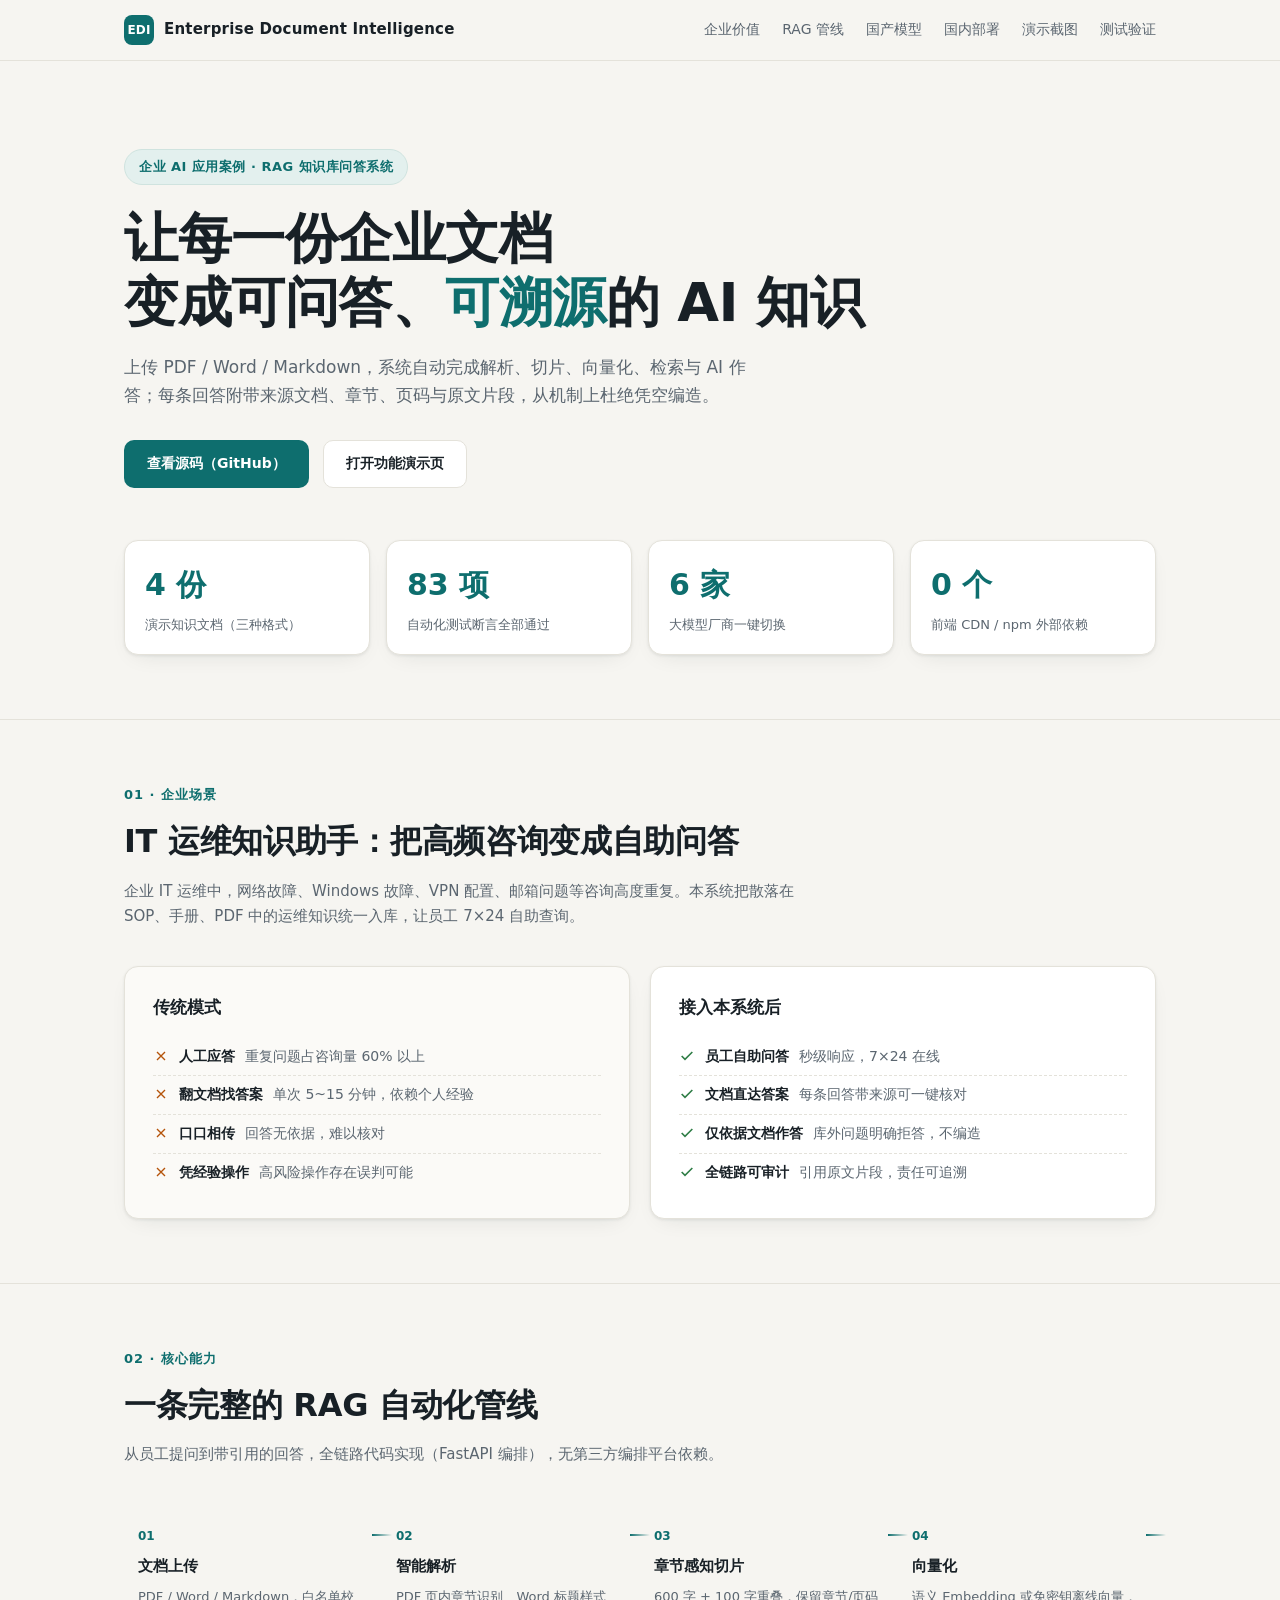
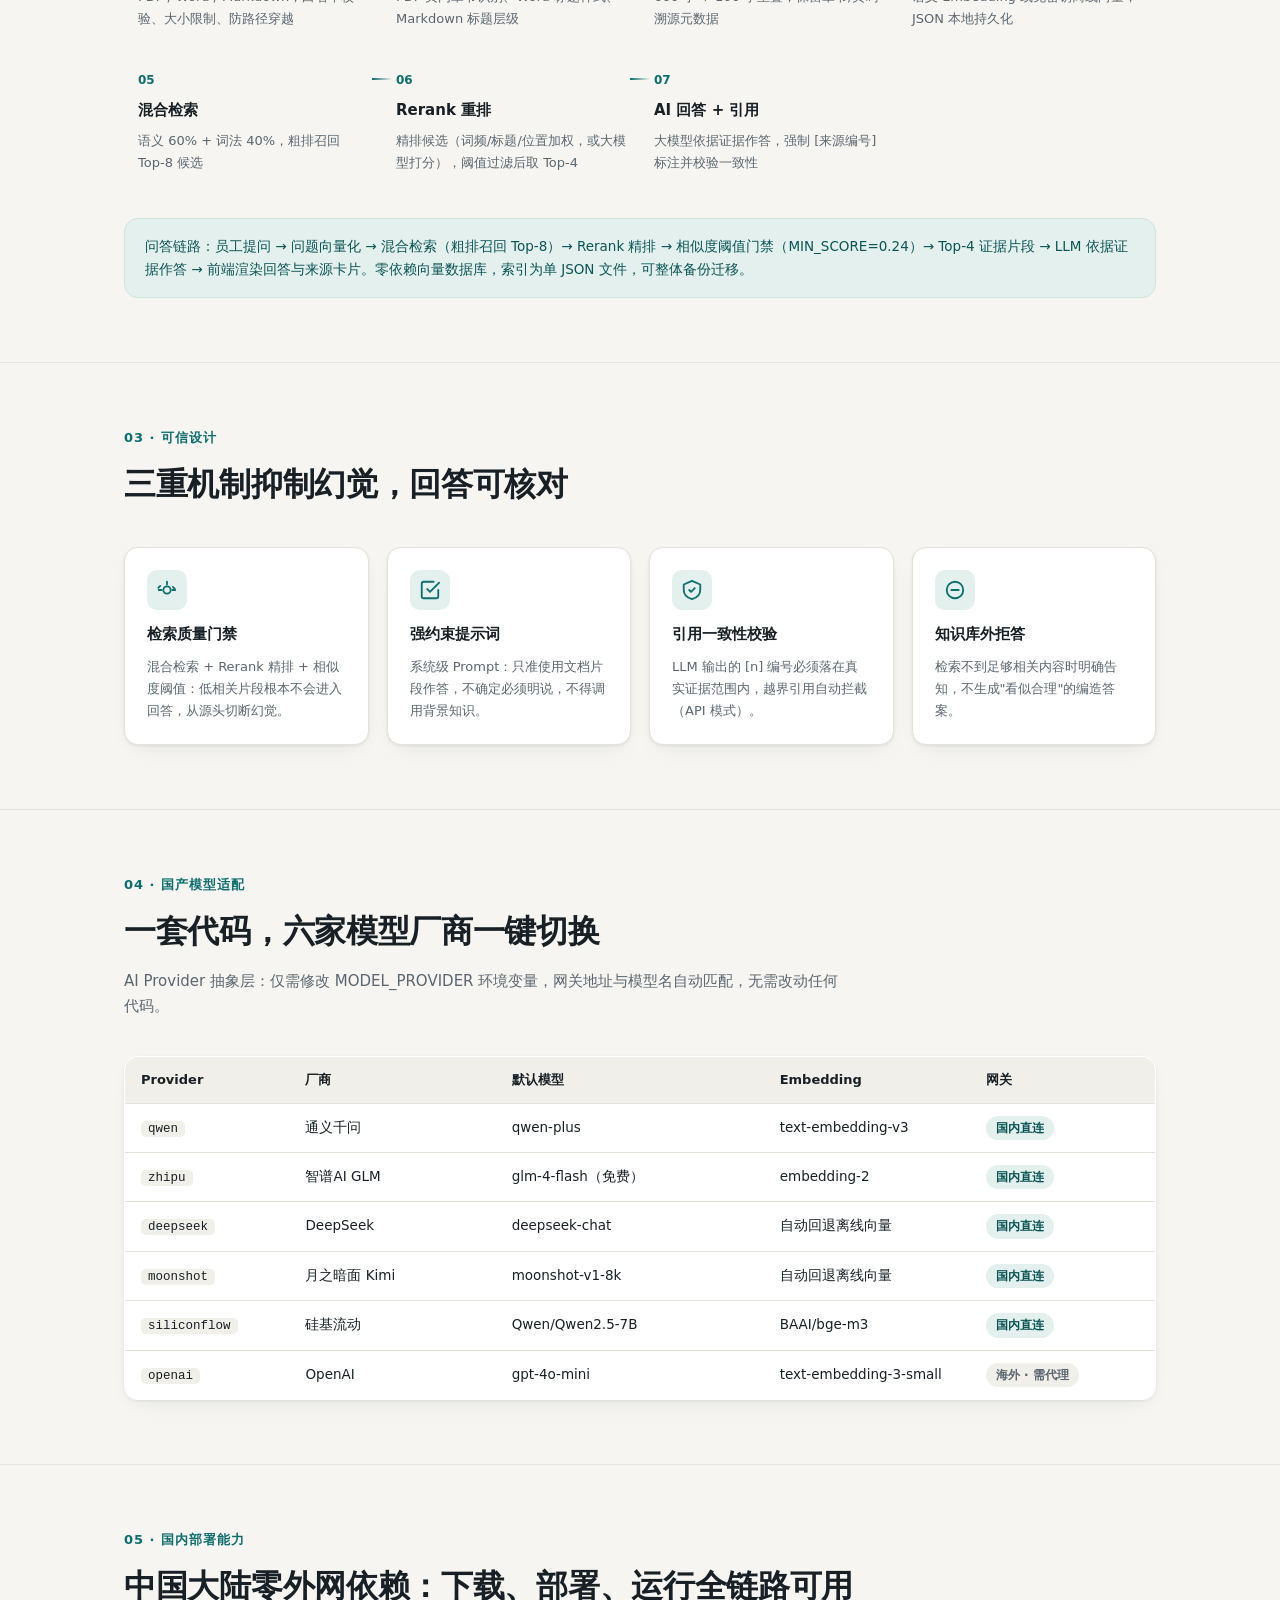
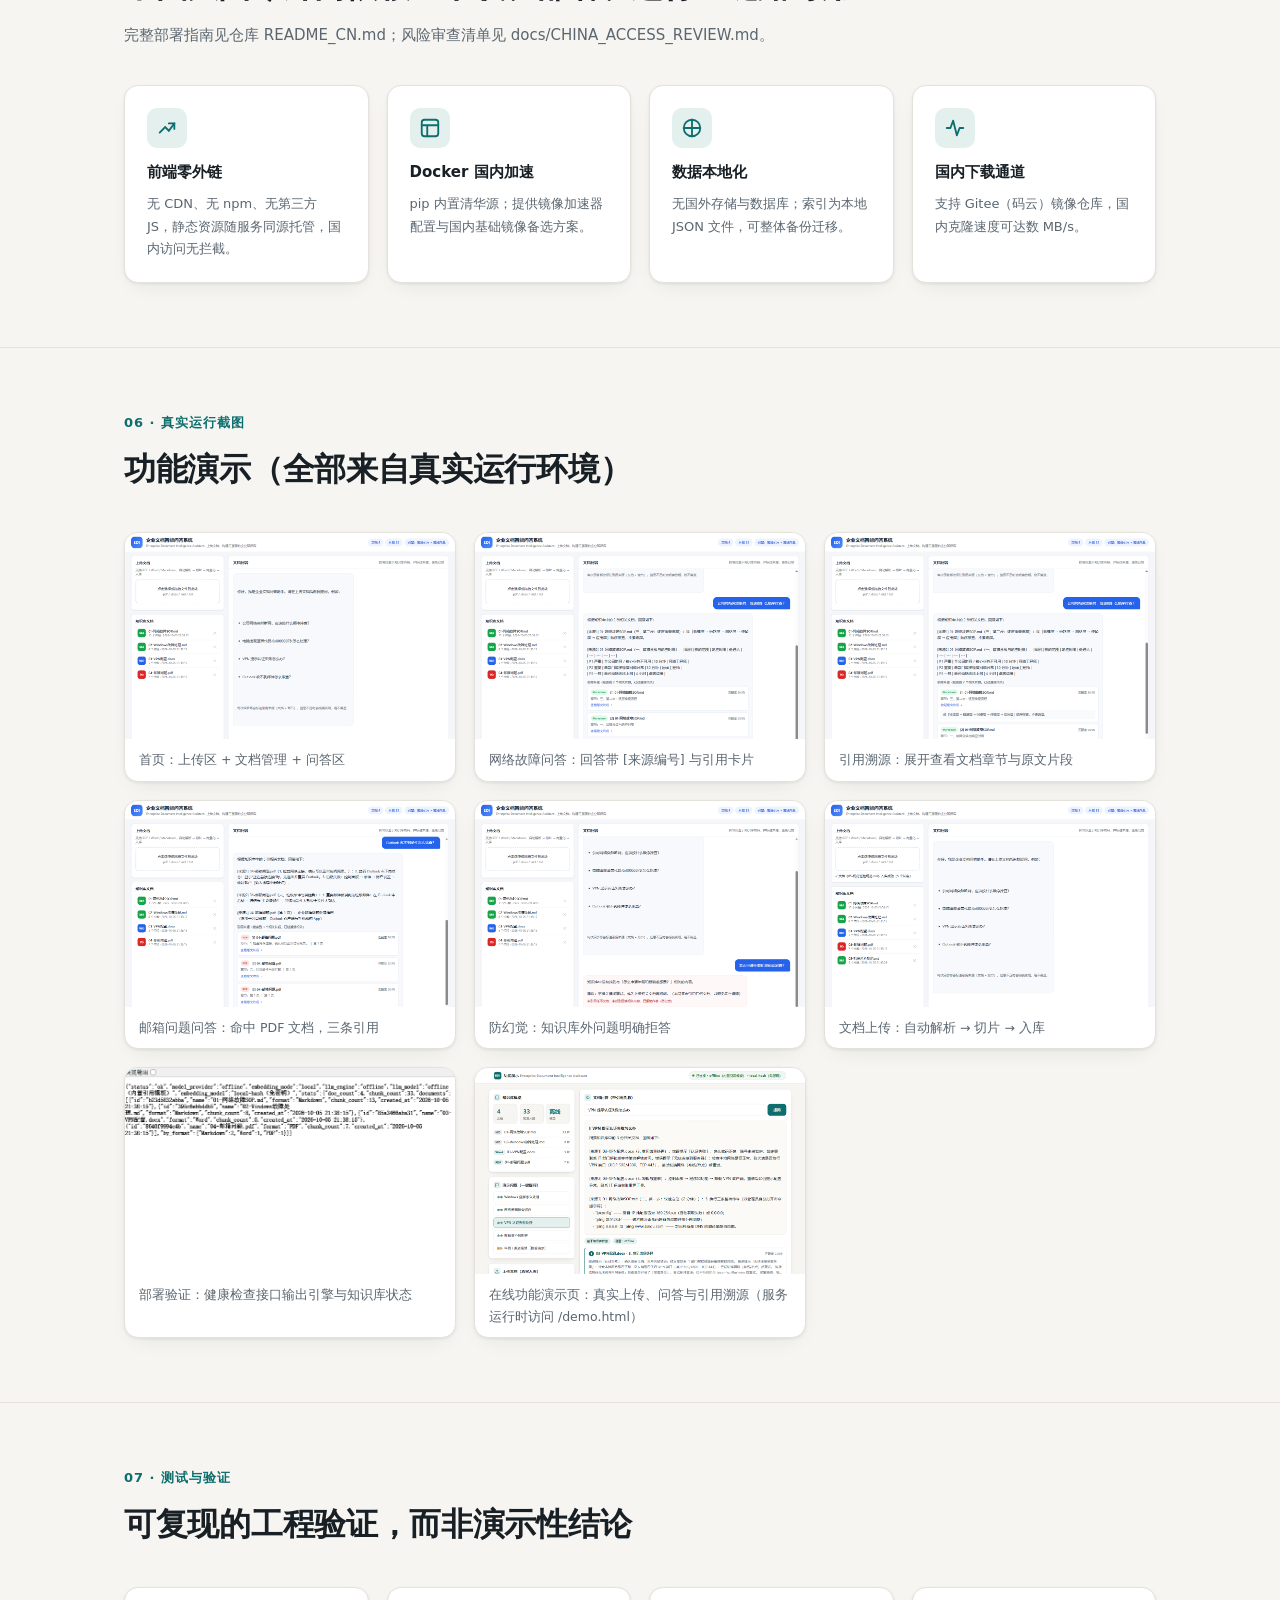
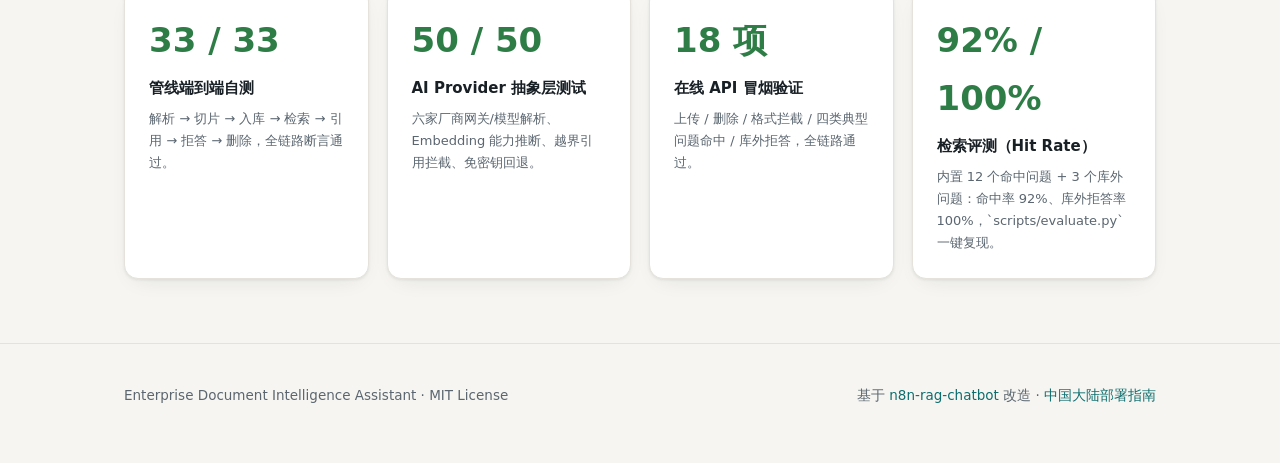
==== commit 4fc49758: "feat: 新增 Rerank 重排序与检索评测集(Hit Rate)" ====
--- a/showcase.html
+++ b/showcase.html
@@ -106,7 +106,7 @@
     background: url('data:image/svg+xml,%3Csvg xmlns="http://www.w3.org/2000/svg" viewBox="0 0 24 24" fill="none" stroke="%232F7D46" stroke-width="2.4"%3E%3Cpath d="M20 6 9 17l-5-5"/%3E%3C/svg%3E') center/contain no-repeat; }
 
   /* ---------- RAG 管线流程 ---------- */
-  .flow { display: grid; grid-template-columns: repeat(6, 1fr); gap: 0; margin-top: 8px; }
+  .flow { display: grid; grid-template-columns: repeat(4, 1fr); gap: 0; margin-top: 8px; }
   .flow .step { position: relative; padding: 22px 14px 18px; }
   .flow .step .idx { font-size: 12px; font-weight: 800; color: var(--accent); }
   .flow .step h4 { font-size: 15px; font-weight: 700; margin: 8px 0 6px; }
@@ -144,7 +144,7 @@
   .shot .cap { padding: 10px 14px; font-size: 12.5px; color: var(--muted); }
 
   /* ---------- 测试指标 ---------- */
-  .tests { display: grid; grid-template-columns: repeat(3, 1fr); gap: 18px; }
+  .tests { display: grid; grid-template-columns: repeat(4, 1fr); gap: 18px; }
   .tcard { background: var(--surface); border: 1px solid var(--line); border-radius: var(--radius); padding: 24px; box-shadow: var(--shadow); }
   .tcard .rate { font-size: 34px; font-weight: 800; color: var(--ok); font-variant-numeric: tabular-nums; }
   .tcard .name { font-weight: 700; margin-top: 6px; }
@@ -175,13 +175,14 @@
     .card li { font-size: 15px; }
     .grid4 { grid-template-columns: repeat(2, 1fr); }
     .gallery { grid-template-columns: repeat(2, 1fr); }
-    .tests { grid-template-columns: 1fr; }
+    .tests { grid-template-columns: repeat(2, 1fr); }
     .compare { grid-template-columns: 1fr; }
     nav.links { display: none; }
   }
   @media (max-width: 560px) {
     .grid4 { grid-template-columns: 1fr; }
     .gallery { grid-template-columns: 1fr; }
+    .tests { grid-template-columns: 1fr; }
     .hero { padding: 60px 0 44px; }
   }
   @media (prefers-reduced-motion: reduce) {
@@ -271,10 +272,11 @@
       <div class="step"><div class="idx">02</div><h4>智能解析</h4><p>PDF 页内章节识别、Word 标题样式、Markdown 标题层级</p></div>
       <div class="step"><div class="idx">03</div><h4>章节感知切片</h4><p>600 字 + 100 字重叠，保留章节/页码溯源元数据</p></div>
       <div class="step"><div class="idx">04</div><h4>向量化</h4><p>语义 Embedding 或免密钥离线向量，JSON 本地持久化</p></div>
-      <div class="step"><div class="idx">05</div><h4>混合检索</h4><p>语义 60% + 词法 40%，阈值过滤低相关片段</p></div>
-      <div class="step"><div class="idx">06</div><h4>AI 回答 + 引用</h4><p>大模型依据证据作答，强制 [来源编号] 标注并校验一致性</p></div>
-    </div>
-    <div class="pipeline-note">问答链路：员工提问 → 问题向量化 → 混合检索 → 相似度阈值门禁（MIN_SCORE=0.24）→ Top-4 证据片段 → LLM 依据证据作答 → 前端渲染回答与来源卡片。零依赖向量数据库，索引为单 JSON 文件，可整体备份迁移。</div>
+      <div class="step"><div class="idx">05</div><h4>混合检索</h4><p>语义 60% + 词法 40%，粗排召回 Top-8 候选</p></div>
+      <div class="step"><div class="idx">06</div><h4>Rerank 重排</h4><p>精排候选（词频/标题/位置加权，或大模型打分），阈值过滤后取 Top-4</p></div>
+      <div class="step"><div class="idx">07</div><h4>AI 回答 + 引用</h4><p>大模型依据证据作答，强制 [来源编号] 标注并校验一致性</p></div>
+    </div>
+    <div class="pipeline-note">问答链路：员工提问 → 问题向量化 → 混合检索（粗排召回 Top-8）→ Rerank 精排 → 相似度阈值门禁（MIN_SCORE=0.24）→ Top-4 证据片段 → LLM 依据证据作答 → 前端渲染回答与来源卡片。零依赖向量数据库，索引为单 JSON 文件，可整体备份迁移。</div>
   </div>
 </section>
 
@@ -289,7 +291,7 @@
       <div class="mini">
         <span class="ic"><svg width="22" height="22" viewBox="0 0 24 24" fill="none" stroke="#0E6E6E" stroke-width="2" stroke-linecap="round"><path d="M12 3v3m6.4 2.6 2.1 2.1M21 12h-3M4.6 7.6 2.5 9.7M3 12h3"/><circle cx="12" cy="12" r="4"/></svg></span>
         <h4>检索质量门禁</h4>
-        <p>混合检索 + 相似度阈值：低相关片段根本不会进入回答，从源头切断幻觉。</p>
+        <p>混合检索 + Rerank 精排 + 相似度阈值：低相关片段根本不会进入回答，从源头切断幻觉。</p>
       </div>
       <div class="mini">
         <span class="ic"><svg width="22" height="22" viewBox="0 0 24 24" fill="none" stroke="#0E6E6E" stroke-width="2" stroke-linecap="round" stroke-linejoin="round"><path d="M9 11l3 3L22 4"/><path d="M21 12v7a2 2 0 0 1-2 2H5a2 2 0 0 1-2-2V5a2 2 0 0 1 2-2h11"/></svg></span>
@@ -397,6 +399,7 @@
       <div class="tcard"><div class="rate">33 / 33</div><div class="name">管线端到端自测</div><div class="desc">解析 → 切片 → 入库 → 检索 → 引用 → 拒答 → 删除，全链路断言通过。</div></div>
       <div class="tcard"><div class="rate">50 / 50</div><div class="name">AI Provider 抽象层测试</div><div class="desc">六家厂商网关/模型解析、Embedding 能力推断、越界引用拦截、免密钥回退。</div></div>
       <div class="tcard"><div class="rate">18 项</div><div class="name">在线 API 冒烟验证</div><div class="desc">上传 / 删除 / 格式拦截 / 四类典型问题命中 / 库外拒答，全链路通过。</div></div>
+      <div class="tcard"><div class="rate">92% / 100%</div><div class="name">检索评测（Hit Rate）</div><div class="desc">内置 12 个命中问题 + 3 个库外问题：命中率 92%、库外拒答率 100%，`scripts/evaluate.py` 一键复现。</div></div>
     </div>
   </div>
 </section>
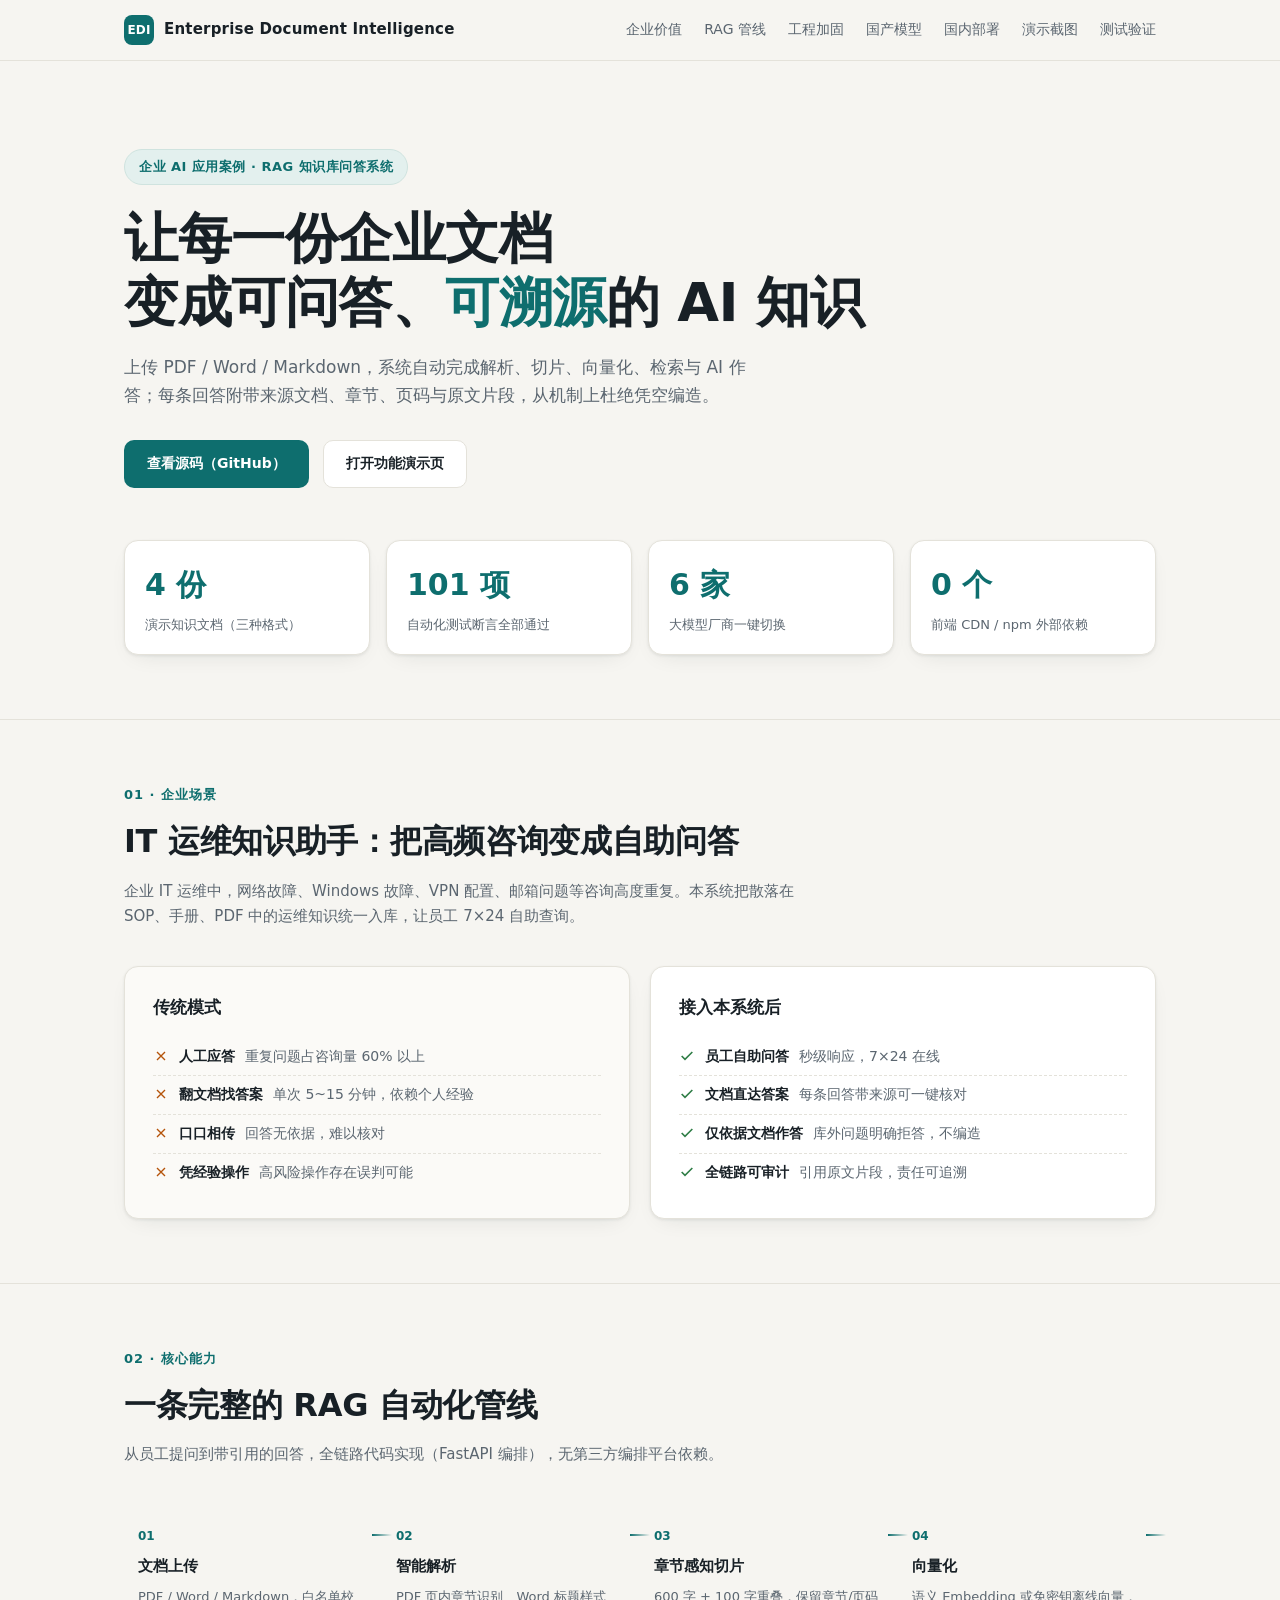
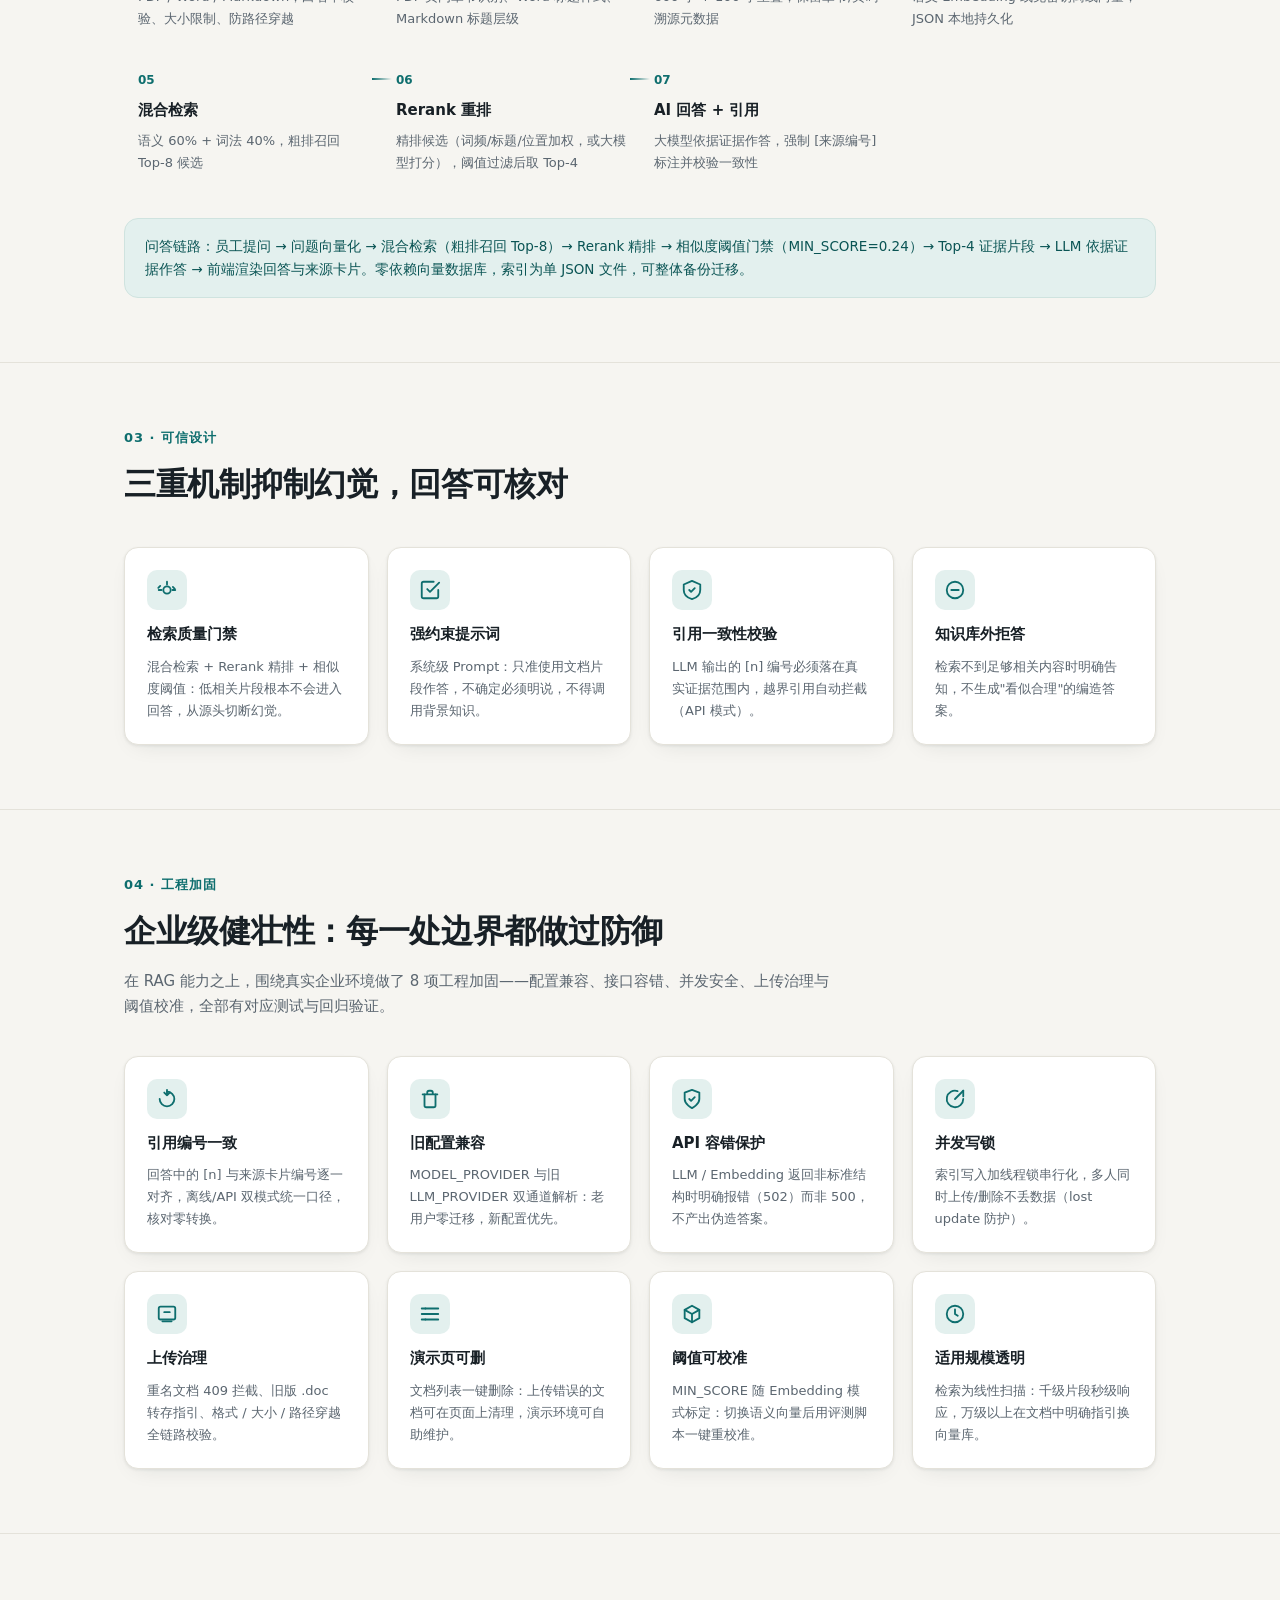
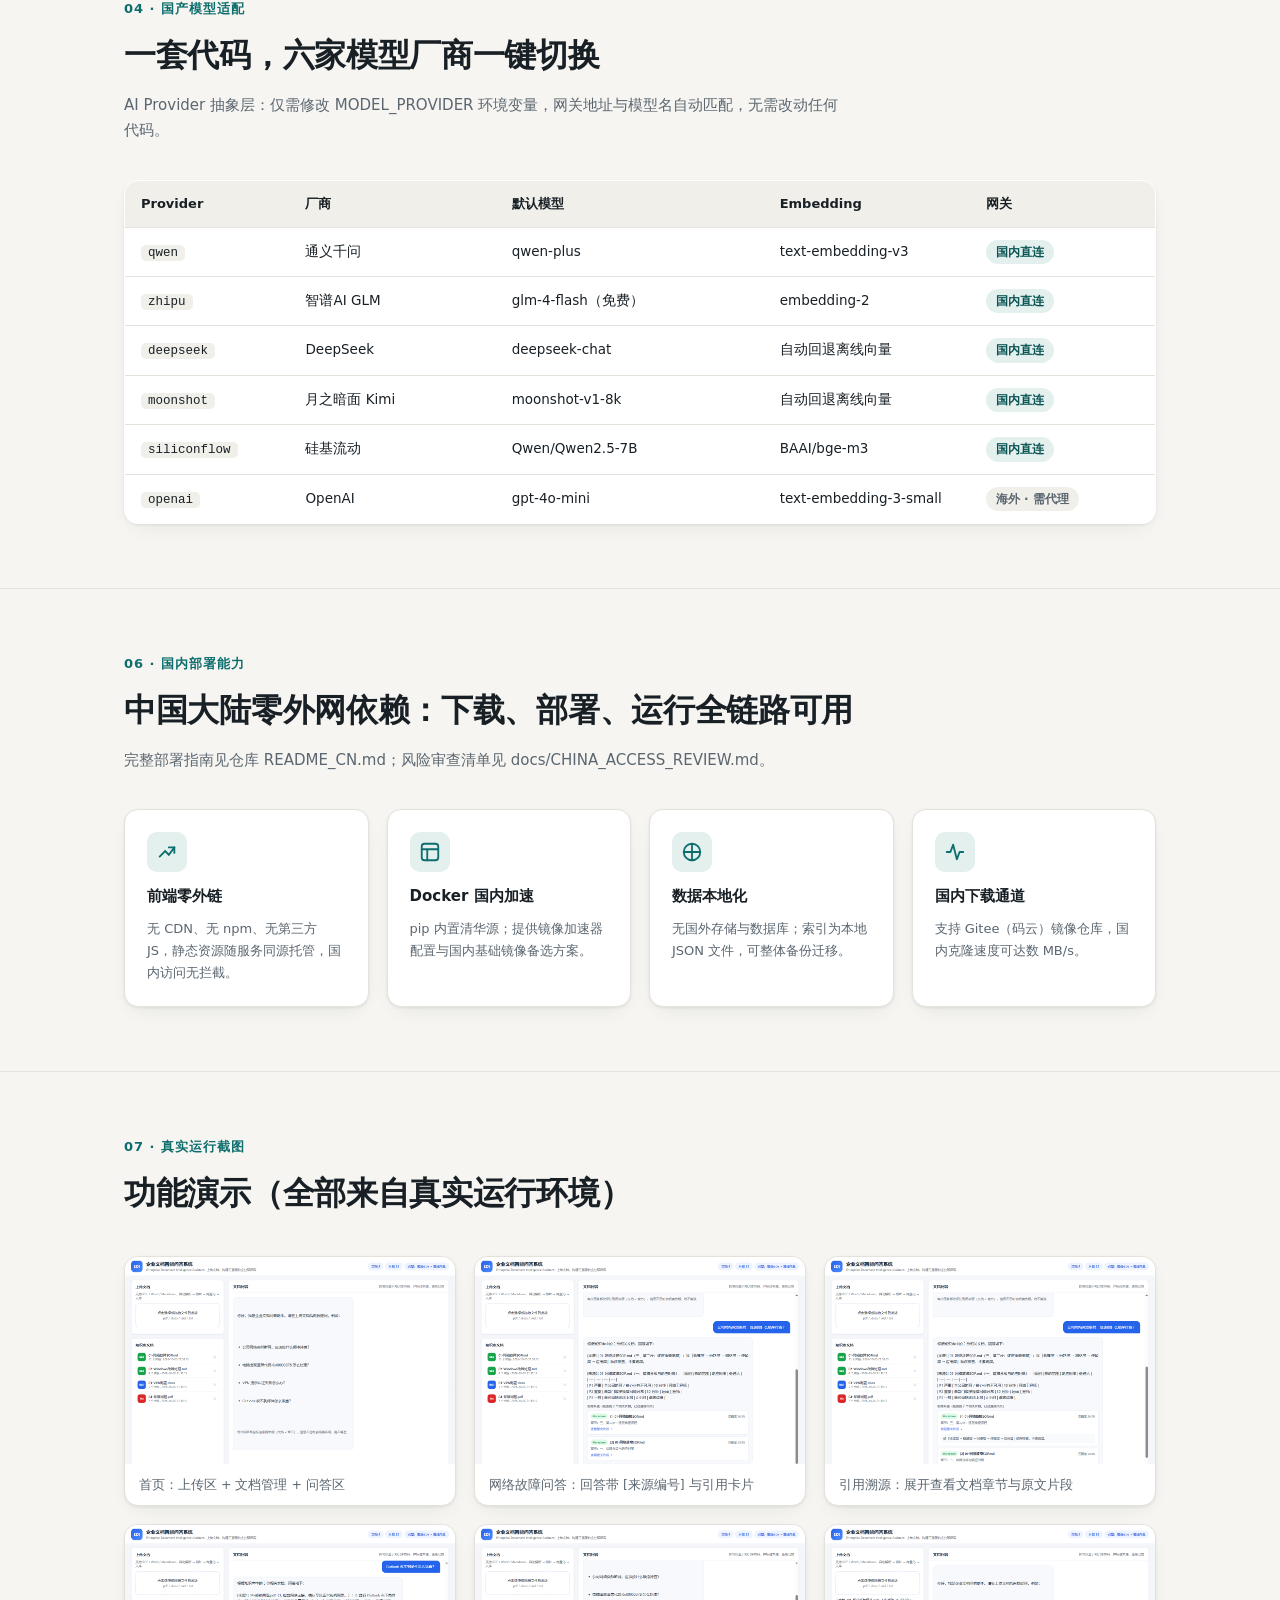
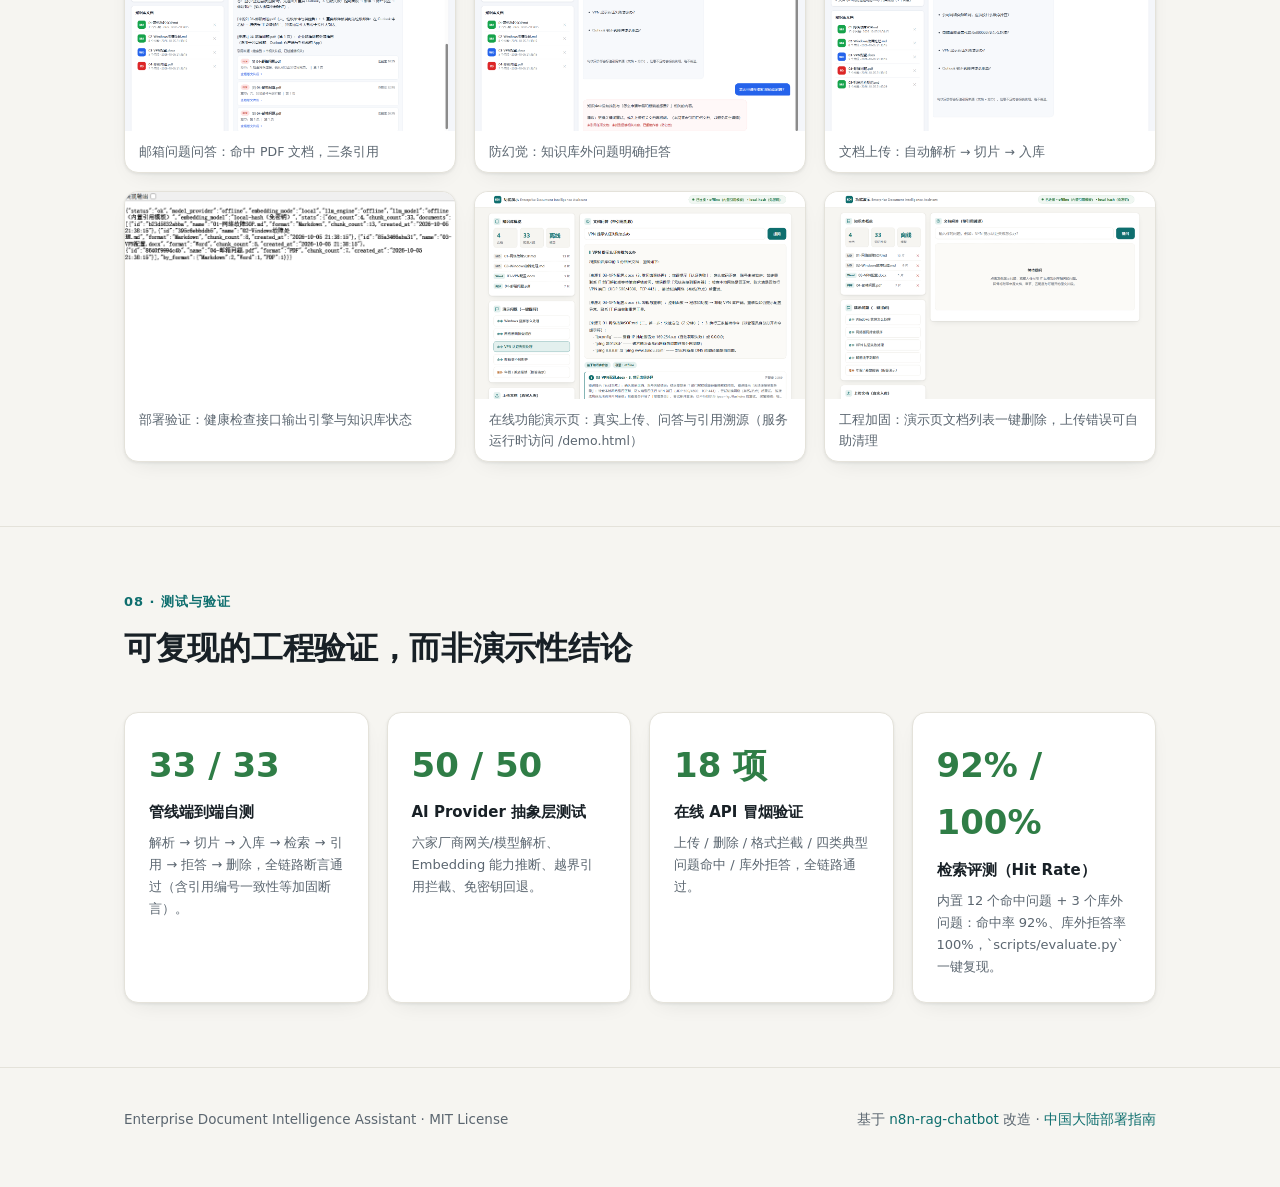
==== commit 3a8885c5: "feat: add online interactive demo page (demo-online) + showcase button redirect" ====
--- a/showcase.html
+++ b/showcase.html
@@ -178,6 +178,8 @@
     .tests { grid-template-columns: repeat(2, 1fr); }
     .compare { grid-template-columns: 1fr; }
     nav.links { display: none; }
+    /* 窄屏表格改横向滚动，避免列挤压重叠 */
+    .wrap > table { display: block; overflow-x: auto; white-space: nowrap; }
   }
   @media (max-width: 560px) {
     .grid4 { grid-template-columns: 1fr; }
@@ -199,6 +201,7 @@
     <nav class="links">
       <a href="#value">企业价值</a>
       <a href="#pipeline">RAG 管线</a>
+      <a href="#hardening">工程加固</a>
       <a href="#models">国产模型</a>
       <a href="#deploy">国内部署</a>
       <a href="#gallery">演示截图</a>
@@ -221,7 +224,7 @@
     </div>
     <div class="stats">
       <div class="stat"><div class="num">4 份</div><div class="lbl">演示知识文档（三种格式）</div></div>
-      <div class="stat"><div class="num">83 项</div><div class="lbl">自动化测试断言全部通过</div></div>
+      <div class="stat"><div class="num">101 项</div><div class="lbl">自动化测试断言全部通过</div></div>
       <div class="stat"><div class="num">6 家</div><div class="lbl">大模型厂商一键切换</div></div>
       <div class="stat"><div class="num">0 个</div><div class="lbl">前端 CDN / npm 外部依赖</div></div>
     </div>
@@ -307,6 +310,59 @@
         <span class="ic"><svg width="22" height="22" viewBox="0 0 24 24" fill="none" stroke="#0E6E6E" stroke-width="2" stroke-linecap="round" stroke-linejoin="round"><circle cx="12" cy="12" r="9"/><path d="M8 12h8"/></svg></span>
         <h4>知识库外拒答</h4>
         <p>检索不到足够相关内容时明确告知，不生成"看似合理"的编造答案。</p>
+      </div>
+    </div>
+  </div>
+</section>
+
+<!-- ===== 工程加固 ===== -->
+<section class="block" id="hardening">
+  <div class="wrap">
+    <div class="sec-head">
+      <div class="no">04 · 工程加固</div>
+      <h2>企业级健壮性：每一处边界都做过防御</h2>
+      <p>在 RAG 能力之上，围绕真实企业环境做了 8 项工程加固——配置兼容、接口容错、并发安全、上传治理与阈值校准，全部有对应测试与回归验证。</p>
+    </div>
+    <div class="grid4">
+      <div class="mini">
+        <span class="ic"><svg width="22" height="22" viewBox="0 0 24 24" fill="none" stroke="#0E6E6E" stroke-width="2" stroke-linecap="round" stroke-linejoin="round"><path d="M12 2v6m0 0 3-3m-3 3L9 5"/><path d="M4 12a8 8 0 1 0 16 0 8 8 0 0 0-8-8"/></svg></span>
+        <h4>引用编号一致</h4>
+        <p>回答中的 [n] 与来源卡片编号逐一对齐，离线/API 双模式统一口径，核对零转换。</p>
+      </div>
+      <div class="mini">
+        <span class="ic"><svg width="22" height="22" viewBox="0 0 24 24" fill="none" stroke="#0E6E6E" stroke-width="2" stroke-linecap="round" stroke-linejoin="round"><path d="M4 7h16M9 7V5a2 2 0 0 1 2-2h2a2 2 0 0 1 2 2v2"/><path d="M6 7v12a2 2 0 0 0 2 2h8a2 2 0 0 0 2-2V7"/></svg></span>
+        <h4>旧配置兼容</h4>
+        <p>MODEL_PROVIDER 与旧 LLM_PROVIDER 双通道解析：老用户零迁移，新配置优先。</p>
+      </div>
+      <div class="mini">
+        <span class="ic"><svg width="22" height="22" viewBox="0 0 24 24" fill="none" stroke="#0E6E6E" stroke-width="2" stroke-linecap="round" stroke-linejoin="round"><path d="M12 22s8-4 8-10V5l-8-3-8 3v7c0 6 8 10 8 10z"/><path d="M9 12l2 2 4-4"/></svg></span>
+        <h4>API 容错保护</h4>
+        <p>LLM / Embedding 返回非标准结构时明确报错（502）而非 500，不产出伪造答案。</p>
+      </div>
+      <div class="mini">
+        <span class="ic"><svg width="22" height="22" viewBox="0 0 24 24" fill="none" stroke="#0E6E6E" stroke-width="2" stroke-linecap="round" stroke-linejoin="round"><path d="M21 12a9 9 0 1 1-6.2-8.6"/><path d="M21 3l-9 9"/><path d="M21 3v6"/></svg></span>
+        <h4>并发写锁</h4>
+        <p>索引写入加线程锁串行化，多人同时上传/删除不丢数据（lost update 防护）。</p>
+      </div>
+      <div class="mini">
+        <span class="ic"><svg width="22" height="22" viewBox="0 0 24 24" fill="none" stroke="#0E6E6E" stroke-width="2" stroke-linecap="round" stroke-linejoin="round"><rect x="3" y="4" width="18" height="14" rx="2"/><path d="M7 20h10"/><path d="M9 10h6"/></svg></span>
+        <h4>上传治理</h4>
+        <p>重名文档 409 拦截、旧版 .doc 转存指引、格式 / 大小 / 路径穿越全链路校验。</p>
+      </div>
+      <div class="mini">
+        <span class="ic"><svg width="22" height="22" viewBox="0 0 24 24" fill="none" stroke="#0E6E6E" stroke-width="2" stroke-linecap="round" stroke-linejoin="round"><path d="M3 6h18M3 12h18M3 18h18"/><path d="M7 6v.01M7 12v.01M7 18v.01"/></svg></span>
+        <h4>演示页可删</h4>
+        <p>文档列表一键删除：上传错误的文档可在页面上清理，演示环境可自助维护。</p>
+      </div>
+      <div class="mini">
+        <span class="ic"><svg width="22" height="22" viewBox="0 0 24 24" fill="none" stroke="#0E6E6E" stroke-width="2" stroke-linecap="round" stroke-linejoin="round"><path d="M12 3l8 4.5v9L12 21l-8-4.5v-9z"/><path d="M12 12l8-4.5M12 12v9M12 12L4 7.5"/></svg></span>
+        <h4>阈值可校准</h4>
+        <p>MIN_SCORE 随 Embedding 模式标定：切换语义向量后用评测脚本一键重校准。</p>
+      </div>
+      <div class="mini">
+        <span class="ic"><svg width="22" height="22" viewBox="0 0 24 24" fill="none" stroke="#0E6E6E" stroke-width="2" stroke-linecap="round" stroke-linejoin="round"><circle cx="12" cy="12" r="9"/><path d="M12 7v5l3 2"/></svg></span>
+        <h4>适用规模透明</h4>
+        <p>检索为线性扫描：千级片段秒级响应，万级以上在文档中明确指引换向量库。</p>
       </div>
     </div>
   </div>
@@ -339,7 +395,7 @@
 <section class="block" id="deploy">
   <div class="wrap">
     <div class="sec-head">
-      <div class="no">05 · 国内部署能力</div>
+      <div class="no">06 · 国内部署能力</div>
       <h2>中国大陆零外网依赖：下载、部署、运行全链路可用</h2>
       <p>完整部署指南见仓库 <span class="mono">README_CN.md</span>；风险审查清单见 <span class="mono">docs/CHINA_ACCESS_REVIEW.md</span>。</p>
     </div>
@@ -372,7 +428,7 @@
 <section class="block" id="gallery">
   <div class="wrap">
     <div class="sec-head">
-      <div class="no">06 · 真实运行截图</div>
+      <div class="no">07 · 真实运行截图</div>
       <h2>功能演示（全部来自真实运行环境）</h2>
     </div>
     <div class="gallery">
@@ -384,6 +440,7 @@
       <figure class="shot"><img src="docs/screenshots/06-upload-document.png" alt="文档上传入库演示" loading="lazy" /><figcaption class="cap">文档上传：自动解析 → 切片 → 入库</figcaption></figure>
       <figure class="shot"><img src="docs/screenshots/07-deploy-health.png" alt="部署健康检查接口" loading="lazy" /><figcaption class="cap">部署验证：健康检查接口输出引擎与知识库状态</figcaption></figure>
       <figure class="shot"><img src="docs/screenshots/08-demo-page.png" alt="在线功能演示页" loading="lazy" /><figcaption class="cap">在线功能演示页：真实上传、问答与引用溯源（服务运行时访问 /demo.html）</figcaption></figure>
+      <figure class="shot"><img src="docs/screenshots/09-delete-button.png" alt="演示页文档删除按钮" loading="lazy" /><figcaption class="cap">工程加固：演示页文档列表一键删除，上传错误可自助清理</figcaption></figure>
     </div>
   </div>
 </section>
@@ -392,11 +449,11 @@
 <section class="block" id="tests">
   <div class="wrap">
     <div class="sec-head">
-      <div class="no">07 · 测试与验证</div>
+      <div class="no">08 · 测试与验证</div>
       <h2>可复现的工程验证，而非演示性结论</h2>
     </div>
     <div class="tests">
-      <div class="tcard"><div class="rate">33 / 33</div><div class="name">管线端到端自测</div><div class="desc">解析 → 切片 → 入库 → 检索 → 引用 → 拒答 → 删除，全链路断言通过。</div></div>
+      <div class="tcard"><div class="rate">33 / 33</div><div class="name">管线端到端自测</div><div class="desc">解析 → 切片 → 入库 → 检索 → 引用 → 拒答 → 删除，全链路断言通过（含引用编号一致性等加固断言）。</div></div>
       <div class="tcard"><div class="rate">50 / 50</div><div class="name">AI Provider 抽象层测试</div><div class="desc">六家厂商网关/模型解析、Embedding 能力推断、越界引用拦截、免密钥回退。</div></div>
       <div class="tcard"><div class="rate">18 项</div><div class="name">在线 API 冒烟验证</div><div class="desc">上传 / 删除 / 格式拦截 / 四类典型问题命中 / 库外拒答，全链路通过。</div></div>
       <div class="tcard"><div class="rate">92% / 100%</div><div class="name">检索评测（Hit Rate）</div><div class="desc">内置 12 个命中问题 + 3 个库外问题：命中率 92%、库外拒答率 100%，`scripts/evaluate.py` 一键复现。</div></div>
@@ -426,12 +483,12 @@
     timer = setTimeout(function () { toast.classList.remove("show"); }, 4200);
   }
   document.getElementById("btn-demo").addEventListener("click", function () {
-    // 服务已运行时直接进入功能演示页；否则给出运行指引（避免死链/僵尸按钮）
+    // 本地后端运行时进入真实功能演示页；线上环境跳转到已发布的在线演示页（可点击、可交互）
     if (location.protocol === "http:" && /(localhost|127\.0\.0\.1)/.test(location.host)) {
       location.href = "/demo.html";
       return;
     }
-    show("功能演示页（真实操作）需本地后端：在本仓库执行 python scripts/run.py，然后访问 http://127.0.0.1:8000/demo.html 在线体验上传、问答与引用溯源；或查看仓库 static/demo.html 源码。");
+    location.href = "https://4kysy3b9xsj4q.doubaoapps.com/app/app_17ft55416rc";
   });
 })();
 </script>
